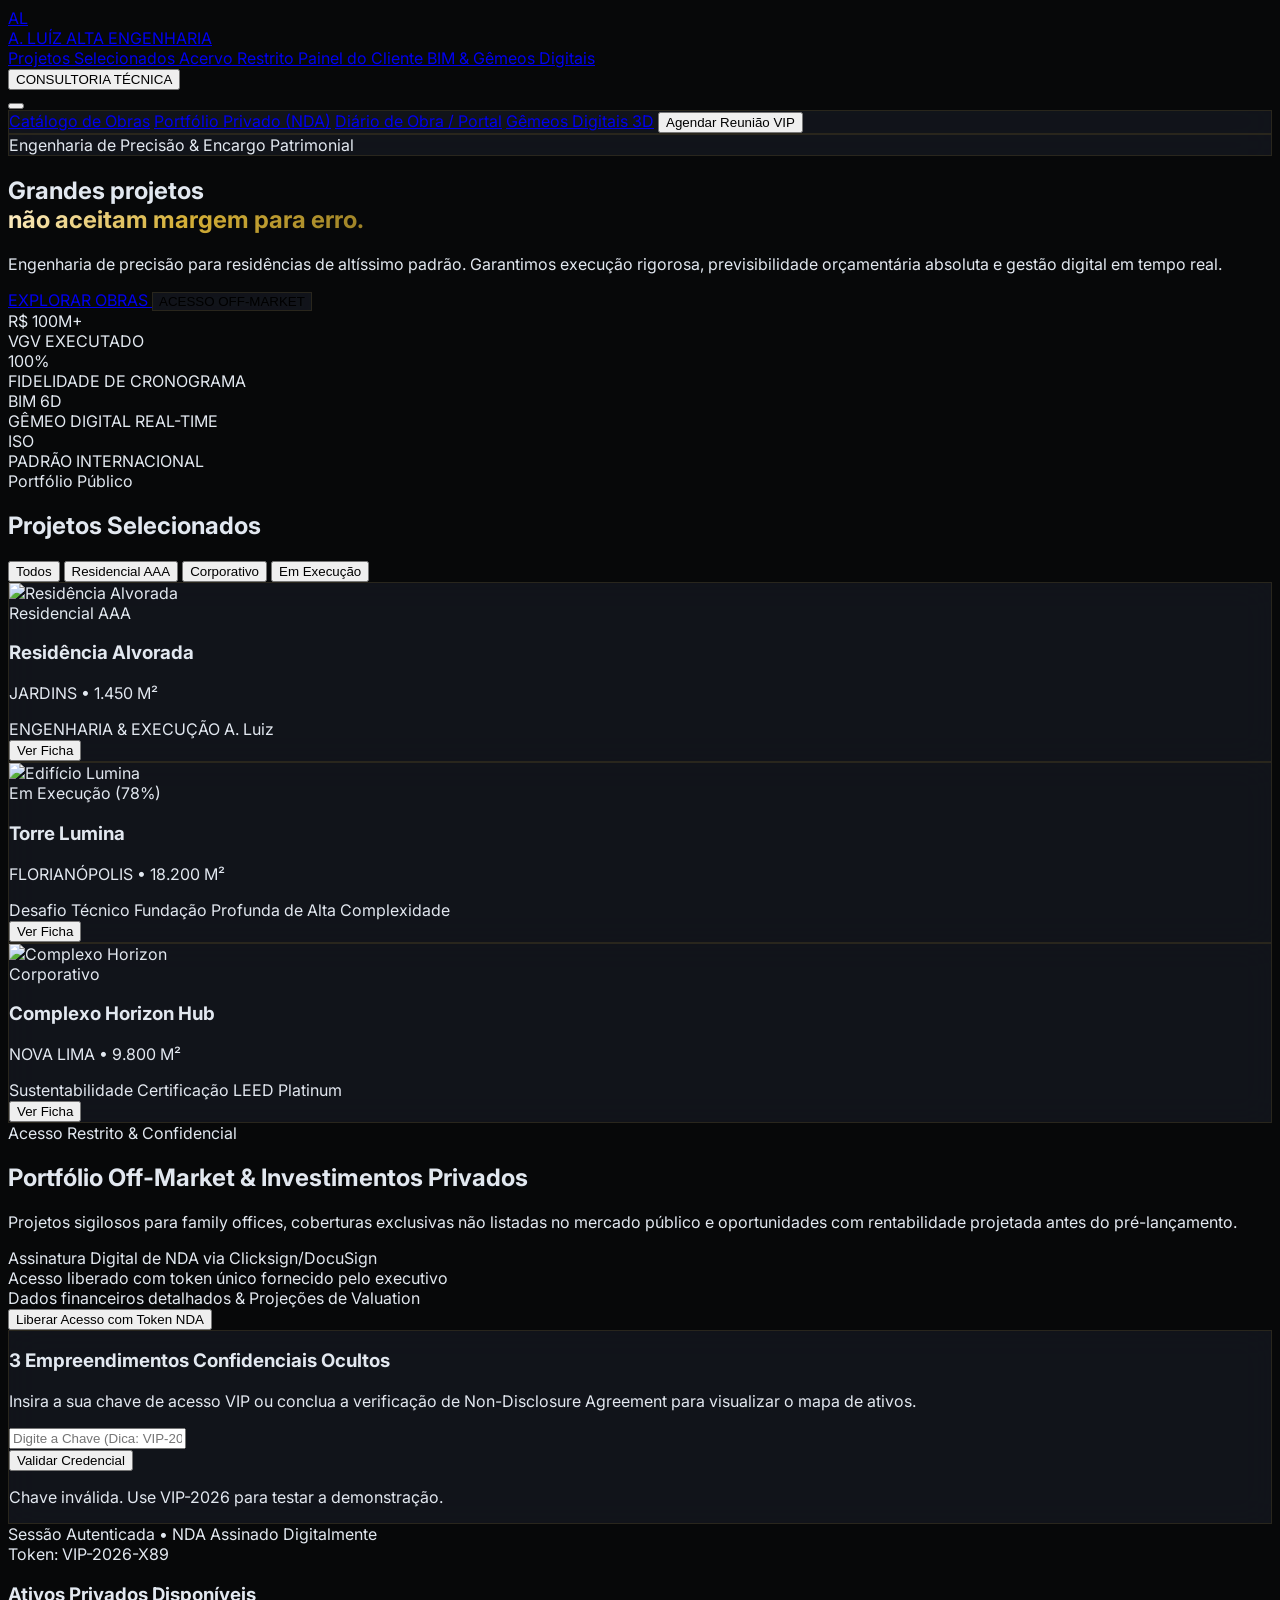
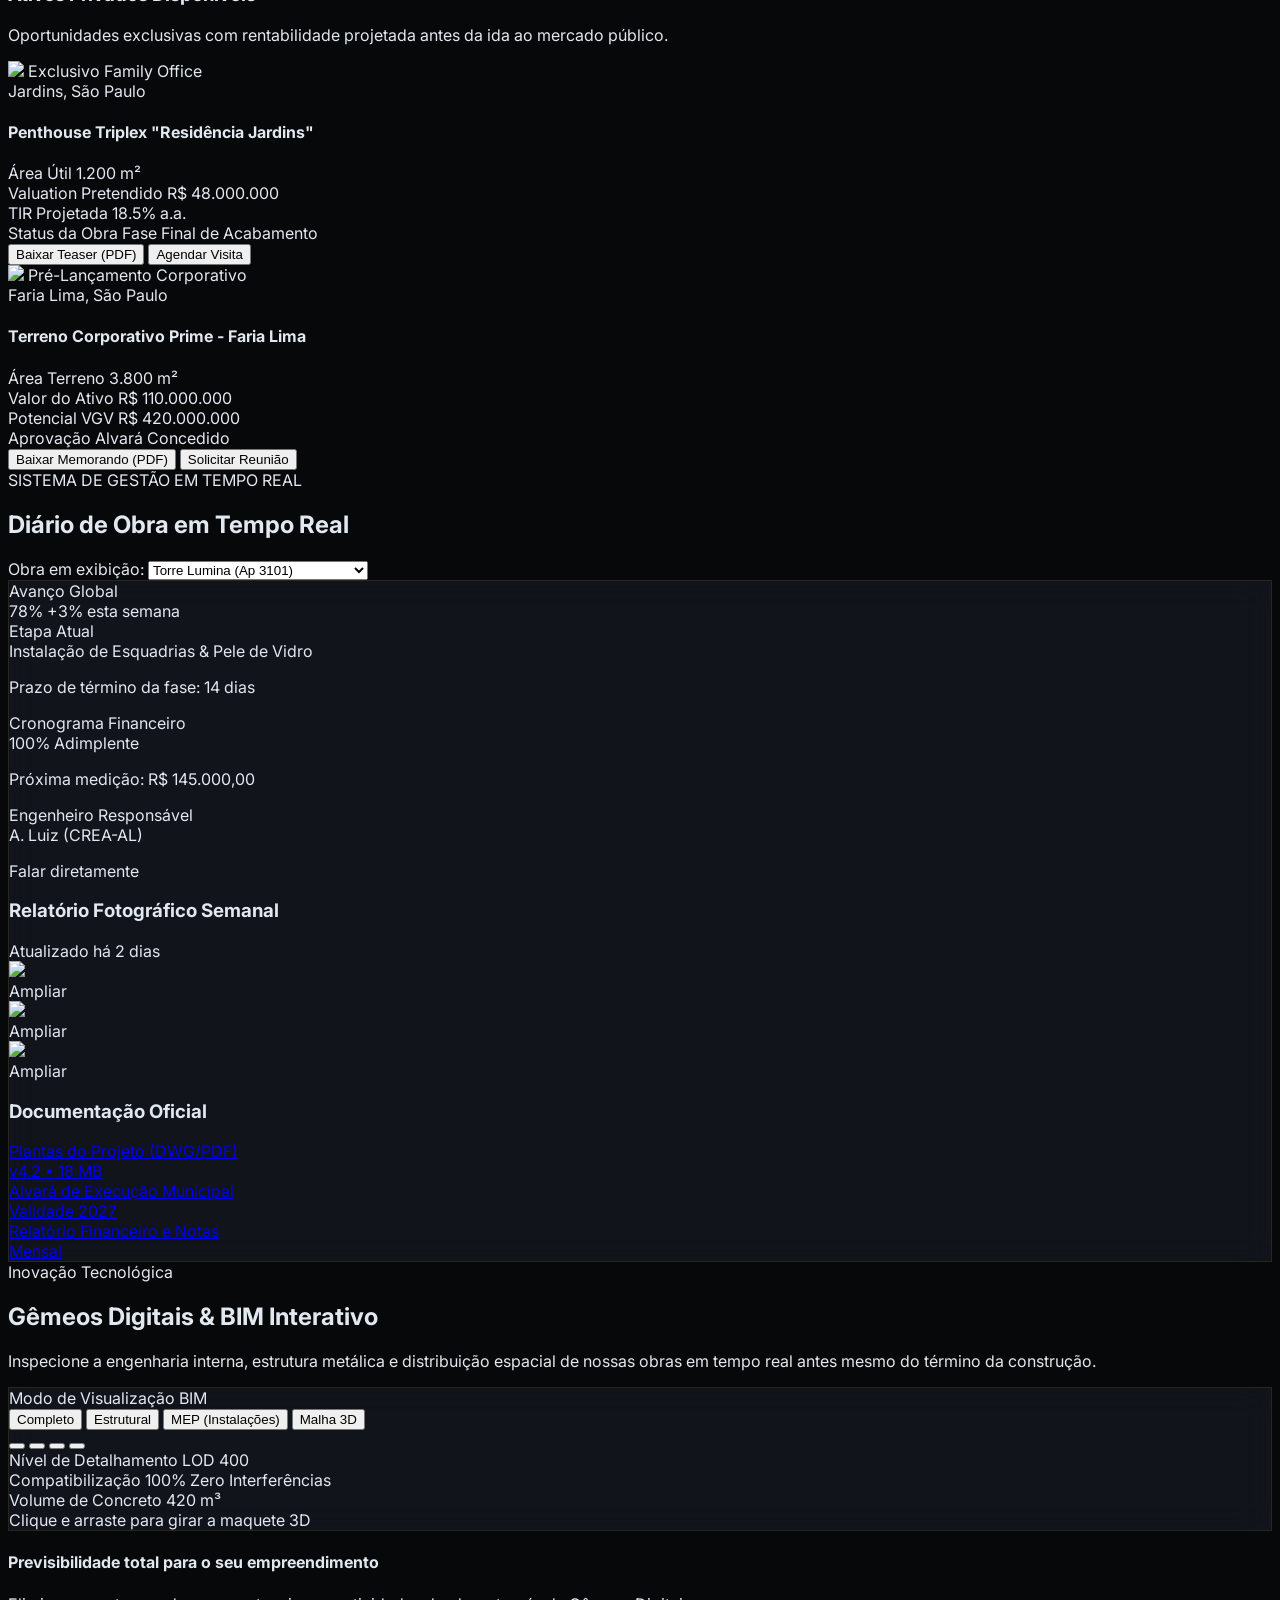
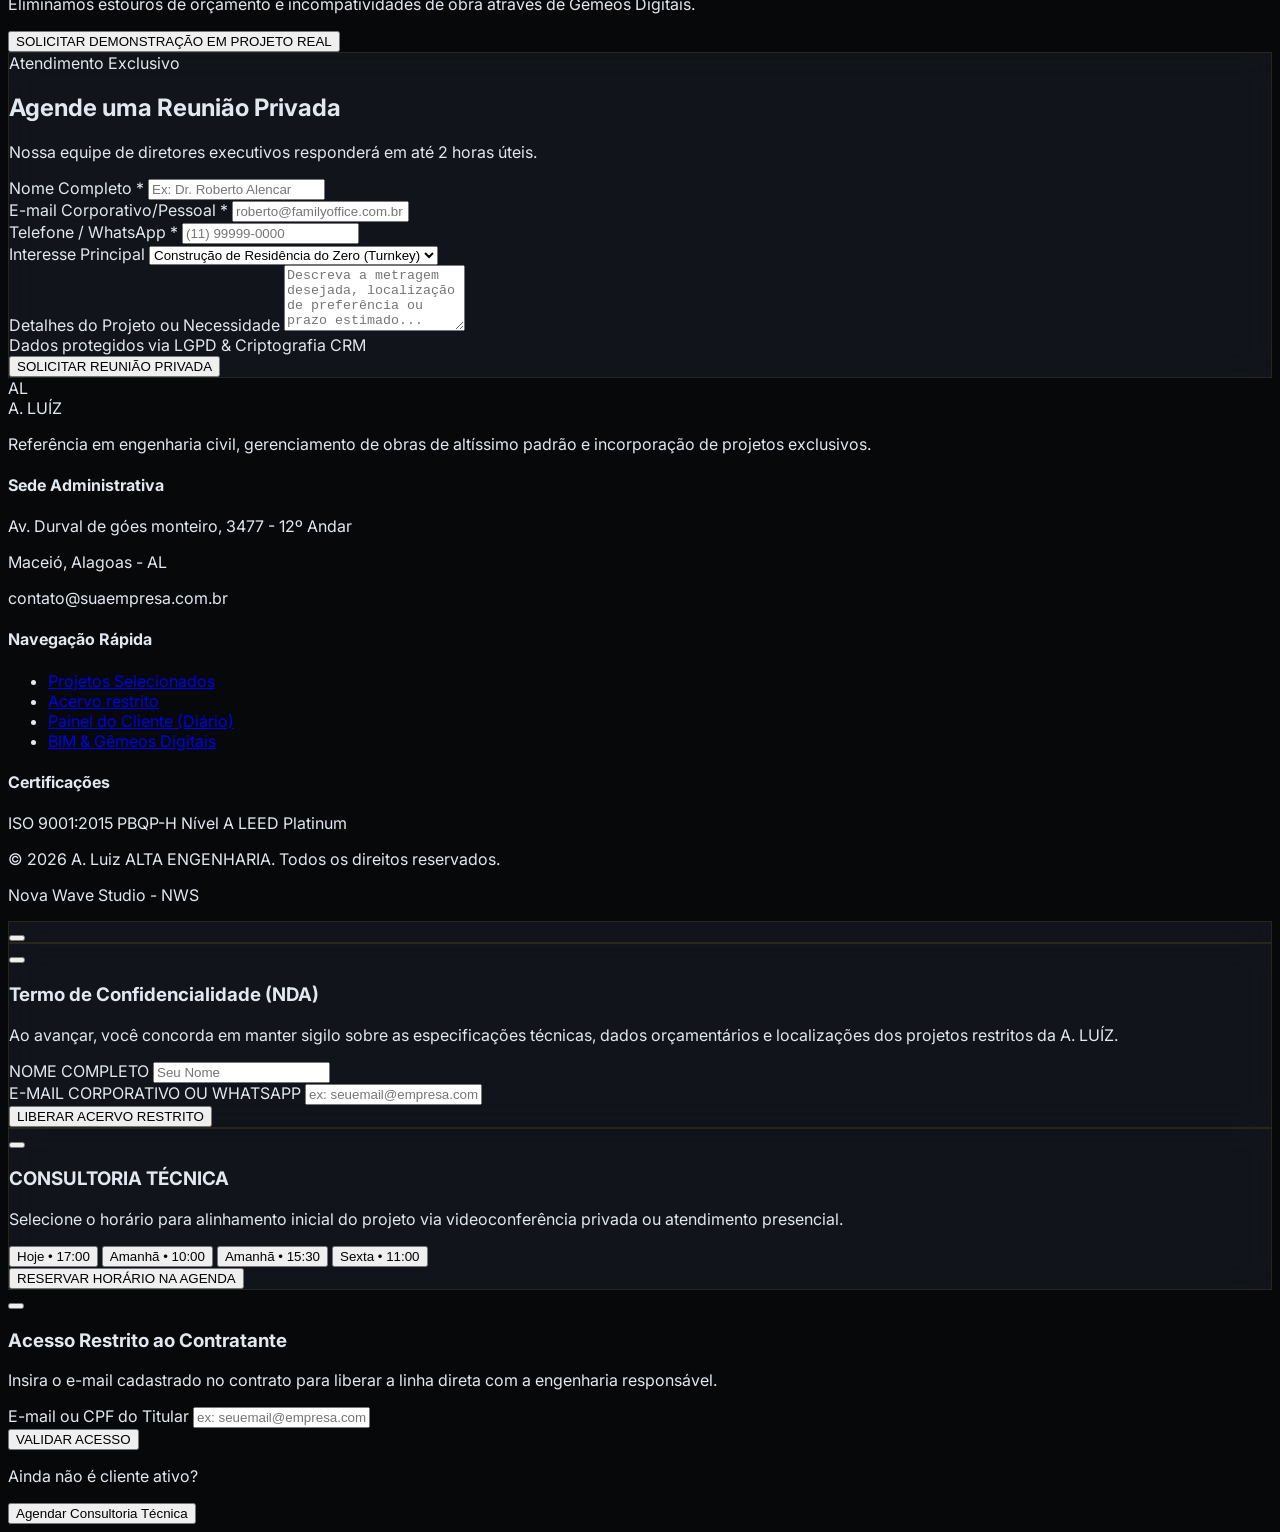
==== index.html @ c8352090 "feat: projeto A. Luiz Alta Engenharia completo" ====
<!DOCTYPE html>
<html lang="pt-BR" class="scroll-smooth">
<head>
    <meta charset="UTF-8">
    <meta name="viewport" content="width=device-width, initial-scale=1.0">
    <title>[A. LUIZ] | Engenharia & Imóveis de Alto Padrão</title>
    
    <!-- Fonts -->
    <link rel="preconnect" href="https://fonts.googleapis.com">
    <link rel="preconnect" href="https://fonts.gstatic.com" crossorigin>
    <link href="https://fonts.googleapis.com/css2?family=Cinzel:wght@400;600;700;800&family=Inter:wght@300;400;500;600;700&family=Playfair+Display:ital,wght@0,400;0,600;0,700;1,400&display=swap" rel="stylesheet">
    
    <!-- Tailwind CSS -->
    <script src="https://cdn.tailwindcss.com"></script>
    <script>
        tailwind.config = {
            theme: {
                extend: {
                    colors: {
                        brand: {
                            black: '#070809',
                            obsidian: '#0F1115',
                            card: '#161920',
                            cardHover: '#1E232E',
                            gold: '#D4AF37',
                            goldHover: '#E5C158',
                            goldMuted: '#9B8026',
                            silver: '#E2E8F0',
                            muted: '#8A94A6'
                        }
                    },
                    fontFamily: {
                        sans: ['Inter', 'sans-serif'],
                        serif: ['Playfair Display', 'serif'],
                        cinzel: ['Cinzel', 'serif']
                    }
                }
            }
        }
    </script>

    <!-- Lucide Icons -->
    <script src="https://unpkg.com/lucide@latest"></script>
    <!-- Three.js for 3D Digital Twin Viewer -->
    <script src="https://cdnjs.cloudflare.com/ajax/libs/three.js/r128/three.min.js"></script>

    <!-- Custom Style CSS File -->
    <link rel="stylesheet" href="style.css">
</head>
<body class="selection:bg-brand-gold/30 selection:text-white">

    <!-- Top Navigation Bar -->
    <header class="fixed top-0 left-0 right-0 z-40 transition-all duration-300" id="navbar">
        <div class="max-w-7xl mx-auto px-4 sm:px-6 lg:px-8">
            <div class="flex items-center justify-between h-24 border-b border-white/5">
                
                <!-- Logo -->
                <a href="#" class="flex items-center gap-3 group">
                    <div class="w-10 h-10 border border-brand-gold/50 flex items-center justify-center rounded-sm bg-brand-obsidian group-hover:border-brand-gold transition-colors">
                        <span class="font-cinzel text-brand-gold font-bold text-xl tracking-wider">AL</span>
                    </div>
                    <div class="flex flex-col">
                        <span class="font-cinzel text-lg font-bold text-white tracking-[0.2em] leading-tight">A. LUÍZ</span>
                        <span class="text-[9px] uppercase tracking-[0.3em] text-brand-gold font-medium">ALTA ENGENHARIA</span>
                    </div>
                </a>

                <!-- Desktop Nav Items -->
                <nav class="hidden md:flex items-center gap-8 text-sm font-medium tracking-wide">
                    <a href="#catalogo" class="text-neutral-300 hover:text-brand-gold transition-colors flex items-center gap-1.5">
                        <span>Projetos Selecionados</span>
                    </a>
                    <a href="#portfolio-privado" class="text-neutral-300 hover:text-brand-gold transition-colors flex items-center gap-1.5">
                        <i data-lucide="lock" class="w-3.5 h-3.5 text-brand-gold"></i>
                        <span>Acervo Restrito</span>
                    </a>
                    <a href="#portal-cliente" class="text-neutral-300 hover:text-brand-gold transition-colors flex items-center gap-1.5">
                        <i data-lucide="layout-dashboard" class="w-3.5 h-3.5 text-blue-400"></i>
                        <span>Painel do Cliente</span>
                    </a>
                    <a href="#gemeo-digital" class="text-neutral-300 hover:text-brand-gold transition-colors flex items-center gap-1.5">
                        <i data-lucide="box" class="w-3.5 h-3.5 text-emerald-400"></i>
                        <span>BIM & Gêmeos Digitais</span>
                    </a>
                </nav>

                <!-- Action Button -->
                <div class="hidden lg:flex items-center gap-4">
                    <button onclick="openModal('modal-agendamento')" class="relative inline-flex items-center justify-center p-0.5 overflow-hidden text-xs font-semibold tracking-wider text-brand-black uppercase rounded-sm group bg-gradient-to-br from-brand-gold via-amber-200 to-brand-goldHover group-hover:from-brand-gold group-hover:to-amber-300 focus:ring-2 focus:outline-none focus:ring-brand-gold/50 transition-all">
                        <span class="relative px-5 py-2.5 transition-all ease-in duration-75 bg-brand-gold group-hover:bg-opacity-0 font-bold tracking-widest">
                            CONSULTORIA TÉCNICA
                        </span>
                    </button>
                </div>

                <!-- Mobile Menu Button -->
                <button onclick="toggleMobileMenu()" class="md:hidden text-neutral-300 p-2 hover:text-brand-gold">
                    <i data-lucide="menu" id="menu-icon" class="w-6 h-6"></i>
                </button>
            </div>
        </div>

        <!-- Mobile Menu Dropdown -->
        <div id="mobile-menu" class="hidden md:hidden glass-panel border-b border-brand-gold/20 px-6 py-6 space-y-4">
            <a href="#catalogo" onclick="toggleMobileMenu()" class="block text-neutral-200 hover:text-brand-gold font-medium py-2">Catálogo de Obras</a>
            <a href="#portfolio-privado" onclick="toggleMobileMenu()" class="block text-neutral-200 hover:text-brand-gold font-medium py-2">Portfólio Privado (NDA)</a>
            <a href="#portal-cliente" onclick="toggleMobileMenu()" class="block text-neutral-200 hover:text-brand-gold font-medium py-2">Diário de Obra / Portal</a>
            <a href="#gemeo-digital" onclick="toggleMobileMenu()" class="block text-neutral-200 hover:text-brand-gold font-medium py-2">Gêmeos Digitais 3D</a>
            <button onclick="toggleMobileMenu(); openModal('modal-agendamento')" class="w-full mt-4 bg-brand-gold text-brand-black font-bold text-xs uppercase tracking-widest py-3 rounded-sm">
                Agendar Reunião VIP
            </button>
        </div>
    </header>

    <!-- Hero Section -->
    <section class="relative min-h-screen flex items-center justify-center pt-24 pb-16 overflow-hidden">
        <div class="absolute inset-0 bg-[radial-gradient(ellipse_at_top,_var(--tw-gradient-stops))] from-neutral-900/80 via-brand-black to-brand-black z-0"></div>
        <div class="absolute inset-0 bg-[url('https://images.unsplash.com/photo-1600585154340-be6161a56a0c?q=80&w=2000&auto=format&fit=crop')] bg-cover bg-center opacity-25 mix-blend-luminosity"></div>
        <div class="absolute inset-0 bg-gradient-to-t from-brand-black via-transparent to-brand-black/90"></div>

        <div class="relative z-10 max-w-5xl mx-auto px-4 sm:px-6 lg:px-8 text-center">
            <div class="inline-flex items-center gap-2 px-4 py-1.5 rounded-full glass-panel border-brand-gold/30 mb-8 animate-fade-in">
                <span class="w-2 h-2 rounded-full bg-brand-gold animate-pulse"></span>
                <span class="text-xs uppercase tracking-widest text-brand-gold font-semibold">Engenharia de Precisão & Encargo Patrimonial</span>
            </div>

            <h1 class="font-serif text-4xl sm:text-6xl md:text-7xl font-normal tracking-tight text-white leading-tight mb-8">
                Grandes projetos <span class="font-italic gold-gradient-text italic"> <br> não aceitam margem para erro.</span>
            </h1>

            <p class="text-lg md:text-xl text-neutral-400 max-w-3xl mx-auto font-light leading-relaxed mb-12">
                Engenharia de precisão para residências de altíssimo padrão. Garantimos execução rigorosa, previsibilidade orçamentária absoluta e gestão digital em tempo real.
            </p>

            <div class="flex flex-col sm:flex-row items-center justify-center gap-5">
                <a href="#catalogo" class="w-full sm:w-auto px-8 py-4 bg-brand-gold hover:bg-brand-goldHover text-brand-black font-bold text-xs uppercase tracking-[0.2em] rounded-sm transition-all duration-300 flex items-center justify-center gap-3 shadow-lg shadow-brand-gold/10">
                    <span>EXPLORAR OBRAS</span>
                    <i data-lucide="layout-grid" class="w-4 h-4"></i>
                </a>
                <button onclick="openModal('modal-nda')" class="w-full sm:w-auto px-8 py-4 glass-panel hover:bg-brand-card text-white font-medium text-xs uppercase tracking-[0.2em] rounded-sm transition-all duration-300 flex items-center justify-center gap-3 border border-white/10 hover:border-brand-gold/50">
                    <i data-lucide="eye" class="w-4 h-4 text-brand-gold"></i>
                    <span>ACESSO OFF-MARKET</span> 
                </button>
            </div>

            <div class="grid grid-cols-2 md:grid-cols-4 gap-6 mt-20 pt-12 border-t border-white/10">
                <div class="text-left pl-4 border-l-2 border-brand-gold/40">
                    <div class="font-cinzel text-3xl md:text-4xl font-bold text-white mb-1">R$ 100M+</div>
                    <div class="text-xs text-neutral-400 uppercase tracking-wider">VGV EXECUTADO</div>
                </div>
                <div class="text-left pl-4 border-l-2 border-brand-gold/40">
                    <div class="font-cinzel text-3xl md:text-4xl font-bold text-white mb-1">100%</div>
                    <div class="text-xs text-neutral-400 uppercase tracking-wider">FIDELIDADE DE CRONOGRAMA</div>
                </div>
                <div class="text-left pl-4 border-l-2 border-brand-gold/40">
                    <div class="font-cinzel text-3xl md:text-4xl font-bold text-white mb-1">BIM 6D</div>
                    <div class="text-xs text-neutral-400 uppercase tracking-wider">GÊMEO DIGITAL REAL-TIME</div>
                </div>
                <div class="text-left pl-4 border-l-2 border-brand-gold/40">
                    <div class="font-cinzel text-3xl md:text-4xl font-bold text-white mb-1">ISO</div>
                    <div class="text-xs text-neutral-400 uppercase tracking-wider">PADRÃO INTERNACIONAL</div>
                </div>
            </div>
        </div>
    </section>

    <!-- Section 1: Catálogo de Obras -->
    <section id="catalogo" class="py-24 bg-brand-obsidian relative">
        <div class="max-w-7xl mx-auto px-4 sm:px-6 lg:px-8">
            
            <div class="flex flex-col md:flex-row md:items-end justify-between mb-16 gap-6">
                <div>
                    <span class="text-xs uppercase tracking-[0.3em] text-brand-gold font-semibold">Portfólio Público</span>
                    <h2 class="font-serif text-3xl md:text-5xl text-white mt-2 font-normal">Projetos Selecionados</h2>
                </div>

                <div class="flex flex-wrap items-center gap-2 bg-brand-black p-1.5 rounded-sm border border-white/5">
                    <button onclick="filterProjects('all')" class="filter-btn active text-xs uppercase tracking-wider px-4 py-2 rounded-sm transition-all text-white bg-brand-gold font-semibold">Todos</button>
                    <button onclick="filterProjects('residencial')" class="filter-btn text-xs uppercase tracking-wider px-4 py-2 rounded-sm transition-all text-neutral-400 hover:text-white">Residencial AAA</button>
                    <button onclick="filterProjects('comercial')" class="filter-btn text-xs uppercase tracking-wider px-4 py-2 rounded-sm transition-all text-neutral-400 hover:text-white">Corporativo</button>
                    <button onclick="filterProjects('andamento')" class="filter-btn text-xs uppercase tracking-wider px-4 py-2 rounded-sm transition-all text-neutral-400 hover:text-white">Em Execução</button>
                </div>
            </div>

            <div class="grid grid-cols-1 md:grid-cols-2 lg:grid-cols-3 gap-8" id="projects-grid">
                
                <div class="project-card group glass-panel glass-panel-hover rounded-sm overflow-hidden transition-all duration-500" data-category="residencial">
                    <div class="relative h-80 overflow-hidden">
                        <img src="https://images.unsplash.com/photo-1600596542815-ffad4c1539a9?q=80&w=1000&auto=format&fit=crop" alt="Residência Alvorada" class="w-full h-full object-cover group-hover:scale-105 transition-transform duration-700">
                        <div class="absolute inset-0 bg-gradient-to-t from-brand-black via-transparent to-transparent"></div>
                        <span class="absolute top-4 left-4 bg-brand-black/80 backdrop-blur-md text-brand-gold text-[10px] font-bold uppercase tracking-widest px-3 py-1 border border-brand-gold/30">
                            Residencial AAA
                        </span>
                    </div>
                    <div class="p-6">
                        <h3 class="font-serif text-2xl text-white group-hover:text-brand-gold transition-colors">Residência Alvorada</h3>
                        <p class="text-xs text-neutral-400 mt-1 uppercase tracking-wider">JARDINS • 1.450 M²</p>
                        
                        <div class="mt-6 pt-6 border-t border-white/5 flex items-center justify-between text-xs text-neutral-300">
                            <div>
                                <span class="block text-neutral-500 text-[10px] uppercase">ENGENHARIA & EXECUÇÃO</span>
                                <span class="font-medium">A. Luiz</span>
                            </div>
                            <button onclick="openProjectModal('alvorada')" class="flex items-center gap-1.5 text-brand-gold hover:text-white font-semibold transition-colors">
                                <span>Ver Ficha</span>
                                <i data-lucide="chevron-right" class="w-4 h-4"></i>
                            </button>
                        </div>
                    </div>
                </div>

                <div class="project-card group glass-panel glass-panel-hover rounded-sm overflow-hidden transition-all duration-500" data-category="andamento">
                    <div class="relative h-80 overflow-hidden">
                        <img src="https://images.unsplash.com/photo-1600607687939-ce8a6c25118c?q=80&w=1000&auto=format&fit=crop" alt="Edifício Lumina" class="w-full h-full object-cover group-hover:scale-105 transition-transform duration-700">
                        <div class="absolute inset-0 bg-gradient-to-t from-brand-black via-transparent to-transparent"></div>
                        <span class="absolute top-4 left-4 bg-emerald-950/80 backdrop-blur-md text-emerald-400 text-[10px] font-bold uppercase tracking-widest px-3 py-1 border border-emerald-500/30">
                            Em Execução (78%)
                        </span>
                    </div>
                    <div class="p-6">
                        <h3 class="font-serif text-2xl text-white group-hover:text-brand-gold transition-colors">Torre Lumina</h3>
                        <p class="text-xs text-neutral-400 mt-1 uppercase tracking-wider">FLORIANÓPOLIS • 18.200 M²</p>
                        
                        <div class="mt-6 pt-6 border-t border-white/5 flex items-center justify-between text-xs text-neutral-300">
                            <div>
                                <span class="block text-neutral-500 text-[10px] uppercase">Desafio Técnico</span>
                                <span class="font-medium">Fundação Profunda de Alta Complexidade</span>
                            </div>                         <button onclick="openProjectModal('lumina')" class="flex items-center gap-1.5 text-brand-gold hover:text-white font-semibold transition-colors">
                                <span>Ver Ficha</span>
                                <i data-lucide="chevron-right" class="w-4 h-4"></i>
                            </button>
                        </div>
                    </div>
                </div>

                <div class="project-card group glass-panel glass-panel-hover rounded-sm overflow-hidden transition-all duration-500" data-category="comercial">
                    <div class="relative h-80 overflow-hidden">
                        <img src="https://6a8f8a00fbbe2019f09501e0.imgix.net/sandbox/hub.jpg?auto=compress,enhance" alt="Complexo Horizon" class="w-full h-full object-cover group-hover:scale-105 transition-transform duration-700">
                        <div class="absolute inset-0 bg-gradient-to-t from-brand-black via-transparent to-transparent"></div>
                        <span class="absolute top-4 left-4 bg-brand-black/80 backdrop-blur-md text-brand-gold text-[10px] font-bold uppercase tracking-widest px-3 py-1 border border-brand-gold/30">
                            Corporativo
                        </span>
                    </div>
                    <div class="p-6">
                        <h3 class="font-serif text-2xl text-white group-hover:text-brand-gold transition-colors">Complexo Horizon Hub</h3>
                        <p class="text-xs text-neutral-400 mt-1 uppercase tracking-wider">NOVA LIMA • 9.800 M²</p>
                        
                        <div class="mt-6 pt-6 border-t border-white/5 flex items-center justify-between text-xs text-neutral-300">
                            <div>
                                <span class="block text-neutral-500 text-[10px] uppercase">Sustentabilidade</span>
                                <span class="font-medium">Certificação LEED Platinum</span>
                            </div>
                            <button onclick="openProjectModal('horizon')" class="flex items-center gap-1.5 text-brand-gold hover:text-white font-semibold transition-colors">
                                <span>Ver Ficha</span>
                                <i data-lucide="chevron-right" class="w-4 h-4"></i>
                            </button>
                        </div>
                    </div>
                </div>

            </div>
        </div>
    </section>

    <!-- Section 2: Portfólio Privado (NDA Gate) -->
    <section id="portfolio-privado" class="py-24 bg-brand-black relative border-t border-b border-brand-gold/10 overflow-hidden">
        <div class="absolute right-0 top-1/2 -translate-y-1/2 w-96 h-96 bg-brand-gold/5 rounded-full blur-3xl pointer-events-none"></div>

        <div class="max-w-7xl mx-auto px-4 sm:px-6 lg:px-8 relative z-10">
            <div class="grid grid-cols-1 lg:grid-cols-12 gap-12 items-center">
                
                <div class="lg:col-span-5 space-y-6">
                    <div class="inline-flex items-center gap-2 px-3 py-1 rounded-sm bg-brand-gold/10 border border-brand-gold/30 text-brand-gold text-xs font-semibold uppercase tracking-widest">
                        <i data-lucide="shield-lock" class="w-3.5 h-3.5"></i>
                        <span>Acesso Restrito & Confidencial</span>
                    </div>

                    <h2 class="font-serif text-3xl md:text-5xl text-white font-normal leading-tight">
                        Portfólio Off-Market & Investimentos Privados
                    </h2>

                    <p class="text-neutral-400 font-light leading-relaxed">
                        Projetos sigilosos para family offices, coberturas exclusivas não listadas no mercado público e oportunidades com rentabilidade projetada antes do pré-lançamento.
                    </p>

                    <div class="space-y-3 pt-2">
                        <div class="flex items-center gap-3 text-sm text-neutral-300">
                            <i data-lucide="check-circle-2" class="w-4 h-4 text-brand-gold"></i>
                            <span>Assinatura Digital de NDA via Clicksign/DocuSign</span>
                        </div>
                        <div class="flex items-center gap-3 text-sm text-neutral-300">
                            <i data-lucide="check-circle-2" class="w-4 h-4 text-brand-gold"></i>
                            <span>Acesso liberado com token único fornecido pelo executivo</span>
                        </div>
                        <div class="flex items-center gap-3 text-sm text-neutral-300">
                            <i data-lucide="check-circle-2" class="w-4 h-4 text-brand-gold"></i>
                            <span>Dados financeiros detalhados & Projeções de Valuation</span>
                        </div>
                    </div>

                    <div class="pt-4">
                        <button onclick="openModal('modal-nda')" class="px-8 py-4 bg-brand-gold hover:bg-brand-goldHover text-brand-black font-bold text-xs uppercase tracking-[0.2em] rounded-sm transition-all flex items-center gap-3">
                            <i data-lucide="key" class="w-4 h-4"></i>
                            <span>Liberar Acesso com Token NDA</span>
                        </button>
                    </div>
                </div>

                <div class="lg:col-span-7">
                    <div id="nda-locked-view" class="glass-panel p-8 md:p-12 rounded-sm border border-brand-gold/20 relative text-center">
                        <div class="w-16 h-16 rounded-full bg-brand-gold/10 border border-brand-gold/40 flex items-center justify-center mx-auto mb-6 text-brand-gold">
                            <i data-lucide="lock" class="w-8 h-8"></i>
                        </div>
                        <h3 class="font-serif text-2xl text-white mb-2">3 Empreendimentos Confidenciais Ocultos</h3>
                        <p class="text-sm text-neutral-400 max-w-md mx-auto mb-8">
                            Insira a sua chave de acesso VIP ou conclua a verificação de Non-Disclosure Agreement para visualizar o mapa de ativos.
                        </p>

                        <div class="max-w-xs mx-auto space-y-3">
                            <div class="relative">
                                <input type="password" id="nda-key-input" placeholder="Digite a Chave (Dica: VIP-2026)" class="w-full bg-brand-black border border-white/20 text-center font-mono text-white placeholder-neutral-500 rounded-sm py-3 px-4 focus:outline-none focus:border-brand-gold text-sm tracking-widest">
                            </div>
                            <button onclick="verifyNdaKey()" class="w-full bg-white/10 hover:bg-brand-gold hover:text-brand-black text-white font-semibold text-xs uppercase tracking-widest py-3 rounded-sm transition-all">
                                Validar Credencial
                            </button>
                            <p id="nda-error-msg" class="text-xs text-rose-400 hidden">Chave inválida. Use VIP-2026 para testar a demonstração.</p>
                        </div>
                    </div>

                    <div id="nda-unlocked-view" class="hidden space-y-8 animate-fade-in">
    
    <!-- Status do Acesso -->
    <div class="flex items-center justify-between p-4 bg-emerald-950/40 border border-emerald-500/30 rounded">
        <div class="flex items-center gap-3">
            <span class="w-2.5 h-2.5 rounded-full bg-emerald-500 animate-pulse"></span>
            <span class="text-xs text-emerald-400 font-mono tracking-wider uppercase font-semibold">
                Sessão Autenticada • NDA Assinado Digitalmente
            </span>
        </div>
        <span class="text-[10px] text-neutral-400 font-mono">Token: VIP-2026-X89</span>
    </div>

    <!-- Título da Seção Privada -->
    <div>
        <h3 class="font-serif text-2xl text-white">Ativos Privados Disponíveis</h3>
        <p class="text-xs text-neutral-400 mt-1">Oportunidades exclusivas com rentabilidade projetada antes da ida ao mercado público.</p>
    </div>

    <!-- Grid de Imóveis Off-Market -->
    <div class="grid grid-cols-1 md:grid-cols-2 gap-6">
        
        <!-- Imóvel Off-Market 1 -->
        <div class="bg-brand-black border border-brand-gold/30 rounded overflow-hidden hover:border-brand-gold transition-all group">
            <div class="relative h-56">
                <img src="https://images.unsplash.com/photo-1600607687920-4e2a09cf159d?q=80&w=1000" class="w-full h-full object-cover group-hover:scale-105 transition-transform duration-500">
                <span class="absolute top-3 left-3 bg-brand-gold text-brand-black font-bold text-[10px] uppercase px-2.5 py-1 rounded">
                    Exclusivo Family Office
                </span>
            </div>
            <div class="p-6 space-y-4">
                <div>
                    <span class="text-xs text-neutral-400">Jardins, São Paulo</span>
                    <h4 class="font-serif text-xl text-white">Penthouse Triplex "Residência Jardins"</h4>
                </div>

                <div class="grid grid-cols-2 gap-3 py-3 border-y border-white/10 text-xs">
                    <div>
                        <span class="text-neutral-500 block">Área Útil</span>
                        <span class="text-white font-semibold">1.200 m²</span>
                    </div>
                    <div>
                        <span class="text-neutral-500 block">Valuation Pretendido</span>
                        <span class="text-brand-gold font-bold">R$ 48.000.000</span>
                    </div>
                    <div>
                        <span class="text-neutral-500 block">TIR Projetada</span>
                        <span class="text-emerald-400 font-semibold">18.5% a.a.</span>
                    </div>
                    <div>
                        <span class="text-neutral-500 block">Status da Obra</span>
                        <span class="text-white font-semibold">Fase Final de Acabamento</span>
                    </div>
                </div>

                <div class="flex gap-2">
                    <button onclick="simulatedDownload('Teaser_Confidencial_Jardins.pdf')" class="flex-1 bg-white/5 hover:bg-white/10 border border-white/20 text-white text-xs font-semibold py-2.5 rounded transition-all text-center">
                        Baixar Teaser (PDF)
                    </button>
                    <button onclick="openModal('modal-agendamento')" class="bg-brand-gold text-brand-black font-bold text-xs px-4 py-2.5 rounded hover:bg-brand-goldHover transition-all">
                        Agendar Visita
                    </button>
                </div>
            </div>
        </div>

        <!-- Imóvel Off-Market 2 -->
        <div class="bg-brand-black border border-brand-gold/30 rounded overflow-hidden hover:border-brand-gold transition-all group">
            <div class="relative h-56">
                <img src="https://images.unsplash.com/photo-1545324418-cc1a3fa10c00?q=80&w=1000" class="w-full h-full object-cover group-hover:scale-105 transition-transform duration-500">
                <span class="absolute top-3 left-3 bg-brand-gold text-brand-black font-bold text-[10px] uppercase px-2.5 py-1 rounded">
                    Pré-Lançamento Corporativo
                </span>
            </div>
            <div class="p-6 space-y-4">
                <div>
                    <span class="text-xs text-neutral-400">Faria Lima, São Paulo</span>
                    <h4 class="font-serif text-xl text-white">Terreno Corporativo Prime - Faria Lima</h4>
                </div>

                <div class="grid grid-cols-2 gap-3 py-3 border-y border-white/10 text-xs">
                    <div>
                        <span class="text-neutral-500 block">Área Terreno</span>
                        <span class="text-white font-semibold">3.800 m²</span>
                    </div>
                    <div>
                        <span class="text-neutral-500 block">Valor do Ativo</span>
                        <span class="text-brand-gold font-bold">R$ 110.000.000</span>
                    </div>
                    <div>
                        <span class="text-neutral-500 block">Potencial VGV</span>
                        <span class="text-emerald-400 font-semibold">R$ 420.000.000</span>
                    </div>
                    <div>
                        <span class="text-neutral-500 block">Aprovação</span>
                        <span class="text-white font-semibold">Alvará Concedido</span>
                    </div>
                </div>

                <div class="flex gap-2">
                    <button onclick="simulatedDownload('Memorando_Investimento_FariaLima.pdf')" class="flex-1 bg-white/5 hover:bg-white/10 border border-white/20 text-white text-xs font-semibold py-2.5 rounded transition-all text-center">
                        Baixar Memorando (PDF)
                    </button>
                    <button onclick="openModal('modal-agendamento')" class="bg-brand-gold text-brand-black font-bold text-xs px-4 py-2.5 rounded hover:bg-brand-goldHover transition-all">
                        Solicitar Reunião
                    </button>
                </div>
            </div>
        </div>

    </div>
</div>
    </section>

    <!-- Section 3: Portal do Cliente -->
    <section id="portal-cliente" class="py-24 bg-brand-obsidian relative">
        <div class="max-w-7xl mx-auto px-4 sm:px-6 lg:px-8">
            
            <div class="flex flex-col md:flex-row md:items-end justify-between mb-12 gap-4">
                <div>
                    <span class="text-xs uppercase tracking-[0.3em] text-blue-400 font-semibold">SISTEMA DE GESTÃO EM TEMPO REAL</span>
                    <h2 class="font-serif text-3xl md:text-5xl text-white mt-2 font-normal">Diário de Obra em Tempo Real</h2>
                </div>

                <div class="flex items-center gap-3">
                    <span class="text-xs text-neutral-400">Obra em exibição:</span>
                    <select id="client-project-select" onchange="updateClientDashboard()" class="bg-brand-black border border-white/20 text-white text-xs rounded-sm px-4 py-2 focus:border-brand-gold outline-none">
                        <option value="lumina">Torre Lumina (Ap 3101)</option>
                        <option value="alvorada">Residência Alvorada (Fase Final)</option>
                    </select>
                </div>
            </div>

            <div class="glass-panel p-6 md:p-8 rounded-sm border border-white/10 space-y-8">
                
                <div class="grid grid-cols-1 md:grid-cols-4 gap-6 p-6 bg-brand-black/80 rounded-sm border border-white/5">
                    <div>
                        <span class="text-[10px] uppercase text-neutral-400 tracking-wider">Avanço Global</span>
                        <div class="flex items-baseline gap-2 mt-1">
                            <span class="text-3xl font-bold text-white font-cinzel" id="dash-progress-num">78%</span>
                            <span class="text-xs text-emerald-400 font-medium">+3% esta semana</span>
                        </div>
                        <div class="w-full bg-neutral-800 h-1.5 rounded-full mt-3 overflow-hidden">
                            <div id="dash-progress-bar" class="bg-gradient-to-r from-blue-500 to-emerald-400 h-full w-[78%] transition-all duration-1000"></div>
                        </div>
                    </div>

                    <div>
                        <span class="text-[10px] uppercase text-neutral-400 tracking-wider">Etapa Atual</span>
                        <div class="text-lg font-semibold text-white mt-1" id="dash-phase">Instalação de Esquadrias & Pele de Vidro</div>
                        <p class="text-xs text-neutral-400 mt-1">Prazo de término da fase: 14 dias</p>
                    </div>

                    <div>
                        <span class="text-[10px] uppercase text-neutral-400 tracking-wider">Cronograma Financeiro</span>
                        <div class="text-lg font-semibold text-emerald-400 mt-1" id="dash-financial">100% Adimplente</div>
                        <p class="text-xs text-neutral-400 mt-1">Próxima medição: R$ 145.000,00</p>
                    </div>

                    <div>
                        <span class="text-[10px] uppercase text-neutral-400 tracking-wider">Engenheiro Responsável</span>
                        <div class="text-lg font-semibold text-white mt-1">A. Luiz (CREA-AL)</div>
                        <p class="text-xs text-brand-gold mt-1 cursor-pointer hover:underline flex items-center gap-1" onclick="openModal('modal-restrito')">
                        <i data-lucide="message-square" class="w-3 h-3"></i> Falar diretamente
                        </p>
                    </div>
                </div>

                <div class="grid grid-cols-1 lg:grid-cols-3 gap-8">
                    
                    <div class="lg:col-span-2 space-y-6">
                        <div class="flex items-center justify-between">
                            <h3 class="font-serif text-xl text-white">Relatório Fotográfico Semanal</h3>
                            <span class="text-xs text-neutral-400">Atualizado há 2 dias</span>
                        </div>

                        <div class="grid grid-cols-2 sm:grid-cols-3 gap-4" id="dash-gallery">
                            <div class="relative h-40 rounded overflow-hidden group cursor-pointer border border-white/10" onclick="expandImage('https://images.unsplash.com/photo-1541888946425-d0fbb186a5b3?q=80&w=800')">
                                <img src="https://6a8f8a00fbbe2019f09501e0.imgix.net/sandbox/andamento.webp" class="w-full h-full object-cover group-hover:scale-110 transition-transform">
                                <div class="absolute inset-0 bg-brand-black/40 opacity-0 group-hover:opacity-100 transition-opacity flex items-center justify-center text-xs font-semibold text-white">Ampliar</div>
                            </div>
                            <div class="relative h-40 rounded overflow-hidden group cursor-pointer border border-white/10" onclick="expandImage('https://images.unsplash.com/photo-1503387762-592deb58ef4e?q=80&w=800')">
                                <img src="https://images.unsplash.com/photo-1503387762-592deb58ef4e?q=80&w=800" class="w-full h-full object-cover group-hover:scale-110 transition-transform">
                                <div class="absolute inset-0 bg-brand-black/40 opacity-0 group-hover:opacity-100 transition-opacity flex items-center justify-center text-xs font-semibold text-white">Ampliar</div>
                            </div>
                            <div class="relative h-40 rounded overflow-hidden group cursor-pointer border border-white/10" onclick="expandImage('https://images.unsplash.com/photo-1581094794329-c8112a89af12?q=80&w=800')">
                                <img src="https://images.unsplash.com/photo-1581094794329-c8112a89af12?q=80&w=800" class="w-full h-full object-cover group-hover:scale-110 transition-transform">
                                <div class="absolute inset-0 bg-brand-black/40 opacity-0 group-hover:opacity-100 transition-opacity flex items-center justify-center text-xs font-semibold text-white">Ampliar</div>
                            </div>
                        </div>
                    </div>

                    <div class="space-y-6">
                        <h3 class="font-serif text-xl text-white">Documentação Oficial</h3>
                        
                        <div class="space-y-3">
                            <a href="#" onclick="simulatedDownload('Planta_Executiva_Modificada_v4.pdf')" class="p-3 bg-brand-black hover:bg-brand-card rounded border border-white/10 flex items-center justify-between text-xs transition-colors">
                                <div class="flex items-center gap-3">
                                    <i data-lucide="file-text" class="w-4 h-4 text-brand-gold"></i>
                                    <div>
                                        <div class="text-white font-medium">Plantas do Projeto (DWG/PDF)</div>
                                        <div class="text-[10px] text-neutral-500">v4.2 • 18 MB</div>
                                    </div>
                                </div>
                                <i data-lucide="download" class="w-4 h-4 text-neutral-400"></i>
                            </a>

                            <a href="#" onclick="simulatedDownload('Alvara_Construcao_Prefeitura_SP.pdf')" class="p-3 bg-brand-black hover:bg-brand-card rounded border border-white/10 flex items-center justify-between text-xs transition-colors">
                                <div class="flex items-center gap-3">
                                    <i data-lucide="shield-check" class="w-4 h-4 text-emerald-400"></i>
                                    <div>
                                        <div class="text-white font-medium">Alvará de Execução Municipal</div>
                                        <div class="text-[10px] text-neutral-500">Validade 2027</div>
                                    </div>
                                </div>
                                <i data-lucide="download" class="w-4 h-4 text-neutral-400"></i>
                            </a>

                            <a href="#" onclick="simulatedDownload('Relatorio_Medicao_Financeira_Ago.pdf')" class="p-3 bg-brand-black hover:bg-brand-card rounded border border-white/10 flex items-center justify-between text-xs transition-colors">
                                <div class="flex items-center gap-3">
                                    <i data-lucide="pie-chart" class="w-4 h-4 text-blue-400"></i>
                                    <div>
                                        <div class="text-white font-medium">Relatório Financeiro e Notas</div>
                                        <div class="text-[10px] text-neutral-500">Mensal</div>
                                    </div>
                                </div>
                                <i data-lucide="download" class="w-4 h-4 text-neutral-400"></i>
                            </a>
                        </div>
                    </div>

                </div>

            </div>
        </div>
    </section>

   <!-- Section 4: Gêmeos Digitais & BIM -->
<section id="gemeo-digital" class="py-24 bg-brand-black relative">
    <div class="max-w-7xl mx-auto px-4 sm:px-6 lg:px-8">
        
        <!-- Cabeçalho -->
        <div class="text-center max-w-3xl mx-auto mb-12">
            <span class="text-xs uppercase tracking-[0.3em] text-emerald-400 font-semibold">Inovação Tecnológica</span>
            <h2 class="font-serif text-3xl md:text-5xl text-white mt-2 font-normal">Gêmeos Digitais & BIM Interativo</h2>
            <p class="text-neutral-400 font-light mt-4 text-sm">
                Inspecione a engenharia interna, estrutura metálica e distribuição espacial de nossas obras em tempo real antes mesmo do término da construção.
            </p>
        </div>

        <!-- Viewer 3D -->
        <div class="glass-panel p-4 rounded-sm border border-brand-gold/20 relative overflow-hidden">
            
            <!-- Seleção de Camadas (Topo Esquerdo) -->
            <div class="absolute top-6 left-6 z-20 flex flex-col gap-2">
                <span class="text-[10px] uppercase font-bold text-neutral-400 bg-brand-black/90 px-2 py-1 rounded border border-white/10 w-fit">Modo de Visualização BIM</span>
                <div class="flex flex-wrap items-center gap-2">
                    <button onclick="setBimLayer('all')" id="layer-btn-all" class="px-3 py-1.5 bg-brand-gold text-brand-black text-xs font-bold uppercase rounded-sm shadow transition-all">Completo</button>
                    <button onclick="setBimLayer('structure')" id="layer-btn-structure" class="px-3 py-1.5 bg-brand-black/90 hover:bg-brand-card text-neutral-300 text-xs uppercase rounded-sm border border-white/10 transition-all">Estrutural</button>
                    <button onclick="setBimLayer('mep')" id="layer-btn-mep" class="px-3 py-1.5 bg-brand-black/90 hover:bg-brand-card text-neutral-300 text-xs uppercase rounded-sm border border-white/10 transition-all">MEP (Instalações)</button>
                    <button onclick="setBimLayer('wireframe')" id="layer-btn-wireframe" class="px-3 py-1.5 bg-brand-black/90 hover:bg-brand-card text-neutral-300 text-xs uppercase rounded-sm border border-white/10 transition-all">Malha 3D</button>
                </div>
            </div>

            <!-- Botões da Câmera (Topo Direito) -->
            <div class="absolute top-6 right-6 z-20 flex items-center gap-1.5 bg-brand-black/90 p-1 rounded-sm border border-white/10 text-neutral-400">
                <button onclick="zoomBim(0.8)" title="Aumentar Zoom" class="p-1.5 hover:text-white hover:bg-white/5 rounded"><i data-lucide="zoom-in" class="w-4 h-4"></i></button>
                <button onclick="zoomBim(1.2)" title="Diminuir Zoom" class="p-1.5 hover:text-white hover:bg-white/5 rounded"><i data-lucide="zoom-out" class="w-4 h-4"></i></button>
                <button onclick="resetBimCamera()" title="Resetar Câmera" class="p-1.5 hover:text-white hover:bg-white/5 rounded"><i data-lucide="rotate-ccw" class="w-4 h-4"></i></button>
                <button onclick="toggleFullscreenBim()" title="Tela Cheia" class="p-1.5 hover:text-white hover:bg-white/5 rounded"><i data-lucide="maximize-2" class="w-4 h-4"></i></button>
            </div>

            <!-- Métricas - HUD (Base Esquerda) -->
            <div class="absolute bottom-6 left-6 z-20 hidden md:flex items-center gap-4 bg-brand-black/90 px-4 py-2.5 rounded-sm border border-white/10 text-xs">
                <div>
                    <span class="block text-[9px] uppercase text-neutral-500 font-bold">Nível de Detalhamento</span>
                    <span class="text-brand-gold font-mono font-bold">LOD 400</span>
                </div>
                <div class="w-px h-6 bg-white/10"></div>
                <div>
                    <span class="block text-[9px] uppercase text-neutral-500 font-bold">Compatibilização</span>
                    <span class="text-emerald-400 font-mono font-bold">100% Zero Interferências</span>
                </div>
                <div class="w-px h-6 bg-white/10"></div>
                <div>
                    <span class="block text-[9px] uppercase text-neutral-500 font-bold">Volume de Concreto</span>
                    <span class="text-neutral-200 font-mono">420 m³</span>
                </div>
            </div>

            <!-- Orientação (Base Direita) -->
            <div class="absolute bottom-6 right-6 z-20 text-xs text-neutral-400 bg-brand-black/90 px-3 py-2 rounded-sm border border-white/10 flex items-center gap-2">
                <i data-lucide="mouse-pointer-click" class="w-4 h-4 text-brand-gold"></i>
                <span>Clique e arraste para girar a maquete 3D</span>
            </div>

            <!-- Canvas 3D -->
            <div id="three-canvas-container" class="w-full h-[550px] bg-gradient-to-b from-neutral-950 to-brand-black rounded flex items-center justify-center cursor-grab active:cursor-grabbing"></div>
        </div>

        <!-- Banner Comercial -->
        <div class="mt-8 bg-gradient-to-r from-brand-card via-brand-black to-brand-card p-6 rounded-sm border border-brand-gold/20 flex flex-col md:flex-row items-center justify-between gap-6">
            <div class="text-center md:text-left">
                <h4 class="font-serif text-lg text-white">Previsibilidade total para o seu empreendimento</h4>
                <p class="text-xs text-neutral-400 mt-1">Eliminamos estouros de orçamento e incompatividades de obra através de Gêmeos Digitais.</p>
            </div>
            <button onclick="openModal('modal-agendamento')" class="whitespace-nowrap px-6 py-3 bg-brand-gold text-brand-black font-bold text-xs uppercase tracking-widest rounded-sm hover:bg-gold-light transition-all shadow-lg">
                SOLICITAR DEMONSTRAÇÃO EM PROJETO REAL
            </button>
        </div>

    </div>
</section>

    <!-- Section 5: Agendamento Privado -->
    <section id="agendamento" class="py-24 bg-brand-obsidian relative border-t border-white/5">
        <div class="max-w-5xl mx-auto px-4 sm:px-6 lg:px-8">
            <div class="glass-panel p-8 md:p-14 rounded-sm border border-brand-gold/20 relative">
                
                <div class="text-center max-w-2xl mx-auto mb-10">
                    <span class="text-xs uppercase tracking-[0.3em] text-brand-gold font-semibold">Atendimento Exclusivo</span>
                    <h2 class="font-serif text-3xl md:text-4xl text-white mt-2 font-normal">Agende uma Reunião Privada</h2>
                    <p class="text-xs text-neutral-400 mt-2">Nossa equipe de diretores executivos responderá em até 2 horas úteis.</p>
                </div>

                <form id="crm-lead-form" onsubmit="handleCrmSubmit(event)" class="space-y-6">
                    <div class="grid grid-cols-1 md:grid-cols-2 gap-6">
                        <div>
                            <label class="block text-xs uppercase text-neutral-400 mb-2 tracking-wider">Nome Completo *</label>
                            <input type="text" required placeholder="Ex: Dr. Roberto Alencar" class="w-full bg-brand-black border border-white/15 rounded-sm p-3.5 text-sm text-white placeholder-neutral-600 focus:outline-none focus:border-brand-gold transition-colors">
                        </div>
                        <div>
                            <label class="block text-xs uppercase text-neutral-400 mb-2 tracking-wider">E-mail Corporativo/Pessoal *</label>
                            <input type="email" required placeholder="roberto@familyoffice.com.br" class="w-full bg-brand-black border border-white/15 rounded-sm p-3.5 text-sm text-white placeholder-neutral-600 focus:outline-none focus:border-brand-gold transition-colors">
                        </div>
                    </div>

                    <div class="grid grid-cols-1 md:grid-cols-2 gap-6">
                        <div>
                            <label class="block text-xs uppercase text-neutral-400 mb-2 tracking-wider">Telefone / WhatsApp *</label>
                            <input type="tel" required placeholder="(11) 99999-0000" class="w-full bg-brand-black border border-white/15 rounded-sm p-3.5 text-sm text-white placeholder-neutral-600 focus:outline-none focus:border-brand-gold transition-colors">
                        </div>
                        <div>
                            <label class="block text-xs uppercase text-neutral-400 mb-2 tracking-wider">Interesse Principal</label>
                            <select class="w-full bg-brand-black border border-white/15 rounded-sm p-3.5 text-sm text-white focus:outline-none focus:border-brand-gold transition-colors">
                                <option>Construção de Residência do Zero (Turnkey)</option>
                                <option>Aquisicão de Imóvel Off-Market</option>
                                <option>Incorporação & Parcerias</option>
                                <option>Outros Assuntos</option>
                            </select>
                        </div>
                    </div>

                    <div>
                        <label class="block text-xs uppercase text-neutral-400 mb-2 tracking-wider">Detalhes do Projeto ou Necessidade</label>
                        <textarea rows="4" placeholder="Descreva a metragem desejada, localização de preferência ou prazo estimado..." class="w-full bg-brand-black border border-white/15 rounded-sm p-3 text-sm text-white placeholder-neutral-600 focus:outline-none focus:border-brand-gold transition-colors"></textarea>
                    </div>

                    <div class="flex items-center justify-between pt-4">
                        <div class="flex items-center gap-2 text-[11px] text-neutral-500">
                            <i data-lucide="shield-check" class="w-4 h-4 text-brand-gold"></i>
                            <span>Dados protegidos via LGPD & Criptografia CRM</span>
                        </div>

                        <button type="submit" class="px-10 py-4 bg-brand-gold hover:bg-brand-goldHover text-brand-black font-bold text-xs uppercase tracking-[0.2em] rounded-sm transition-all shadow-lg shadow-brand-gold/10">
                            SOLICITAR REUNIÃO PRIVADA
                        </button>
                    </div>
                </form>

            </div>
        </div>
    </section>

    <!-- Footer -->
    <footer class="bg-brand-black border-t border-white/10 py-16 text-xs text-neutral-500">
        <div class="max-w-7xl mx-auto px-4 sm:px-6 lg:px-8 grid grid-cols-1 md:grid-cols-4 gap-10">
            <div class="space-y-4">
                <div class="flex items-center gap-2">
                    <div class="w-8 h-8 border border-brand-gold flex items-center justify-center font-cinzel text-brand-gold font-bold">AL</div>
                    <span class="font-cinzel text-white font-bold text-lg tracking-widest">A. LUÍZ</span>
                </div>
                <p class="leading-relaxed">
                    Referência em engenharia civil, gerenciamento de obras de altíssimo padrão e incorporação de projetos exclusivos.
                </p>
            </div>

            <div>
                <h4 class="text-white font-semibold uppercase tracking-wider mb-4">Sede Administrativa</h4>
                <p>Av. Durval de góes monteiro, 3477 - 12º Andar</p>
                <p>Maceió, Alagoas - AL</p>
                <p class="mt-2 text-brand-gold">contato@suaempresa.com.br</p>
            </div>

            <div>
                <h4 class="text-white font-semibold uppercase tracking-wider mb-4">Navegação Rápida</h4>
                <ul class="space-y-2">
                    <li><a href="#catalogo" class="hover:text-brand-gold transition-colors">Projetos Selecionados</a></li>
                    <li><a href="#portfolio-privado" class="hover:text-brand-gold transition-colors">Acervo restrito</a></li>
                    <li><a href="#portal-cliente" class="hover:text-brand-gold transition-colors">Painel do Cliente (Diário)</a></li>
                    <li><a href="#gemeo-digital" class="hover:text-brand-gold transition-colors">BIM & Gêmeos Digitais</a></li>
                </ul>
            </div>

            <div>
                <h4 class="text-white font-semibold uppercase tracking-wider mb-4">Certificações</h4>
                <div class="flex flex-wrap gap-2">
                    <span class="px-2.5 py-1 bg-brand-card border border-white/10 text-neutral-300 text-[10px] font-mono">ISO 9001:2015</span>
                    <span class="px-2.5 py-1 bg-brand-card border border-white/10 text-neutral-300 text-[10px] font-mono">PBQP-H Nível A</span>
                    <span class="px-2.5 py-1 bg-brand-card border border-white/10 text-neutral-300 text-[10px] font-mono">LEED Platinum</span>
                </div>
            </div>
        </div>

        <div class="max-w-7xl mx-auto px-4 sm:px-6 lg:px-8 mt-12 pt-8 border-t border-white/5 flex flex-col sm:flex-row items-center justify-between gap-4">
            <p>© 2026 A. Luiz ALTA ENGENHARIA. Todos os direitos reservados.</p>
            <p class="text-[10px]">Nova Wave Studio - NWS</p>
        </div>
    </footer>

    <!-- MODALS -->

    <!-- Project Detail Modal -->
    <div id="modal-project" class="fixed inset-0 z-50 hidden bg-brand-black/90 backdrop-blur-md flex items-center justify-center p-4">
        <div class="glass-panel w-full max-w-4xl max-h-[90vh] overflow-y-auto rounded-sm border border-brand-gold/30 p-8 relative">
            <button onclick="closeModal('modal-project')" class="absolute top-6 right-6 text-neutral-400 hover:text-white">
                <i data-lucide="x" class="w-6 h-6"></i>
            </button>
            <div id="modal-project-content"></div>
        </div>
    </div>

    <!-- NDA Modal -->
    <div id="modal-nda" class="fixed inset-0 z-50 hidden bg-brand-black/90 backdrop-blur-md flex items-center justify-center p-4">
        <div class="glass-panel w-full max-w-md rounded-sm border border-brand-gold/30 p-8 relative text-center">
            <button onclick="closeModal('modal-nda')" class="absolute top-6 right-6 text-neutral-400 hover:text-white">
                <i data-lucide="x" class="w-6 h-6"></i>
            </button>
            
            <div class="w-12 h-12 bg-brand-gold/10 text-brand-gold rounded-full flex items-center justify-center mx-auto mb-4 border border-brand-gold/30">
                <i data-lucide="file-signature" class="w-6 h-6"></i>
            </div>
            
            <h3 class="font-serif text-2xl text-white mb-2">Termo de Confidencialidade (NDA)</h3>
            <p class="text-xs text-neutral-400 mb-6">Ao avançar, você concorda em manter sigilo sobre as especificações técnicas, dados orçamentários e localizações dos projetos restritos da A. LUÍZ.</p>

            <form onsubmit="handleNdaSign(event)" class="space-y-4 text-left">
                <div>
                    <label class="block text-[10px] uppercase text-neutral-400 mb-1">NOME COMPLETO</label>
                    <input type="text" required placeholder="Seu Nome" class="w-full bg-brand-black border border-white/15 text-xs text-white p-3 rounded-sm focus:border-brand-gold outline-none">
                </div>
                <div>
                    <label class="block text-[10px] uppercase text-neutral-400 mb-1">E-MAIL CORPORATIVO OU WHATSAPP</label>
                    <input type="text" required placeholder="ex: seuemail@empresa.com.br" class="w-full bg-brand-black border border-white/15 text-xs text-white p-3 rounded-sm focus:border-brand-gold outline-none">
                </div>
                <button type="submit" class="w-full bg-brand-gold hover:bg-brand-goldHover text-brand-black font-bold text-xs uppercase tracking-widest py-3 rounded-sm transition-all mt-2">
                    LIBERAR ACERVO RESTRITO
                </button>
            </form>
        </div>
    </div>

    <!-- Booking Modal -->
    <div id="modal-agendamento" class="fixed inset-0 z-50 hidden bg-brand-black/90 backdrop-blur-md flex items-center justify-center p-4">
        <div class="glass-panel w-full max-w-lg rounded-sm border border-brand-gold/30 p-8 relative">
            <button onclick="closeModal('modal-agendamento')" class="absolute top-6 right-6 text-neutral-400 hover:text-white">
                <i data-lucide="x" class="w-6 h-6"></i>
            </button>
            
            <h3 class="font-serif text-2xl text-white mb-2">CONSULTORIA TÉCNICA</h3>
            <p class="text-xs text-neutral-400 mb-6">Selecione o horário para alinhamento inicial do projeto via videoconferência privada ou atendimento presencial.</p>

            <div class="space-y-4">
                <div class="grid grid-cols-2 gap-3">
                    <button onclick="selectBookingTime(this)" class="p-3 bg-brand-black border border-brand-gold text-brand-gold font-semibold text-xs rounded text-center">Hoje • 17:00</button>
                    <button onclick="selectBookingTime(this)" class="p-3 bg-brand-black border border-white/10 text-white text-xs rounded text-center hover:border-brand-gold">Amanhã • 10:00</button>
                    <button onclick="selectBookingTime(this)" class="p-3 bg-brand-black border border-white/10 text-white text-xs rounded text-center hover:border-brand-gold">Amanhã • 15:30</button>
                    <button onclick="selectBookingTime(this)" class="p-3 bg-brand-black border border-white/10 text-white text-xs rounded text-center hover:border-brand-gold">Sexta • 11:00</button>
                </div>
                <button onclick="confirmBooking()" class="w-full bg-brand-gold hover:bg-brand-goldHover text-brand-black font-bold text-xs uppercase tracking-widest py-3.5 rounded-sm transition-all">
                    RESERVAR HORÁRIO NA AGENDA
                </button>
            </div>
        </div>
    </div>

    <!-- Modal Canal Restrito com Autenticação -->
<div id="modal-restrito" class="fixed inset-0 bg-black/80 backdrop-blur-sm hidden flex items-center justify-center z-50 p-4">
  <div class="bg-[#121418] border border-gold/20 rounded-xl p-6 max-w-md w-full text-center relative shadow-2xl">
    
    <button onclick="closeModal('modal-restrito')" class="absolute top-4 right-4 text-gray-400 hover:text-white">
      <i data-lucide="x" class="w-5 h-5"></i>
    </button>

    <div class="w-12 h-12 rounded-full bg-gold/10 border border-gold/30 flex items-center justify-center mx-auto mb-4">
      <i data-lucide="shield-check" class="w-6 h-6 text-brand-gold"></i>
    </div>

    <h3 class="font-serif text-xl text-white mb-2 uppercase tracking-wide">
      Acesso Restrito ao Contratante
    </h3>
    <p class="text-xs text-gray-400 mb-6 leading-relaxed">
      Insira o e-mail cadastrado no contrato para liberar a linha direta com a engenharia responsável.
    </p>

    <!-- Campo de Validação -->
    <div class="mb-4 text-left">
      <label class="block text-[10px] text-gray-400 uppercase tracking-widest mb-1">E-mail ou CPF do Titular</label>
      <input type="email" placeholder="ex: seuemail@empresa.com ou 000.000.000-00" class="w-full bg-black/50 border border-gray-700 rounded px-3 py-2 text-sm text-white focus:border-brand-gold focus:outline-none">
    </div>

    <button type="button" class="w-full py-3 bg-brand-gold text-black font-semibold text-xs tracking-widest uppercase rounded hover:bg-gold-light transition-all mb-4">
      VALIDAR ACESSO
    </button>

    <div class="pt-3 border-t border-gray-800">
      <p class="text-xs text-gray-400 mb-2">Ainda não é cliente ativo?</p>
      <button onclick="closeModal('modal-restrito'); openModal('modal-agendamento')" class="text-xs text-brand-gold underline hover:text-white">
        Agendar Consultoria Técnica
      </button>
    </div>

  </div>
</div>

    <!-- Custom JavaScript File -->
    <script src="script.js"></script>
</body>
</html>
---- style.css ----
/* Custom Luxury Styling */
body {
    background-color: #070809;
    color: #E2E8F0;
    font-family: 'Inter', sans-serif;
    overflow-x: hidden;
}

.gold-gradient-text {
    background: linear-gradient(135deg, #FFF0CA 0%, #D4AF37 50%, #9B8026 100%);
    -webkit-background-clip: text;
    -webkit-text-fill-color: transparent;
}

.gold-border-glow {
    box-shadow: 0 0 25px -5px rgba(212, 175, 55, 0.15);
}

.glass-panel {
    background: rgba(22, 25, 32, 0.75);
    backdrop-filter: blur(16px);
    -webkit-backdrop-filter: blur(16px);
    border: 1px solid rgba(212, 175, 55, 0.12);
}

.glass-panel-hover:hover {
    border-color: rgba(212, 175, 55, 0.35);
    box-shadow: 0 10px 30px -10px rgba(0, 0, 0, 0.8), 0 0 20px rgba(212, 175, 55, 0.1);
}

/* Custom Scrollbar */
::-webkit-scrollbar {
    width: 8px;
}
::-webkit-scrollbar-track {
    background: #070809;
}
::-webkit-scrollbar-thumb {
    background: #1E232E;
    border-radius: 4px;
    border: 1px solid rgba(212, 175, 55, 0.2);
}
::-webkit-scrollbar-thumb:hover {
    background: #D4AF37;
}
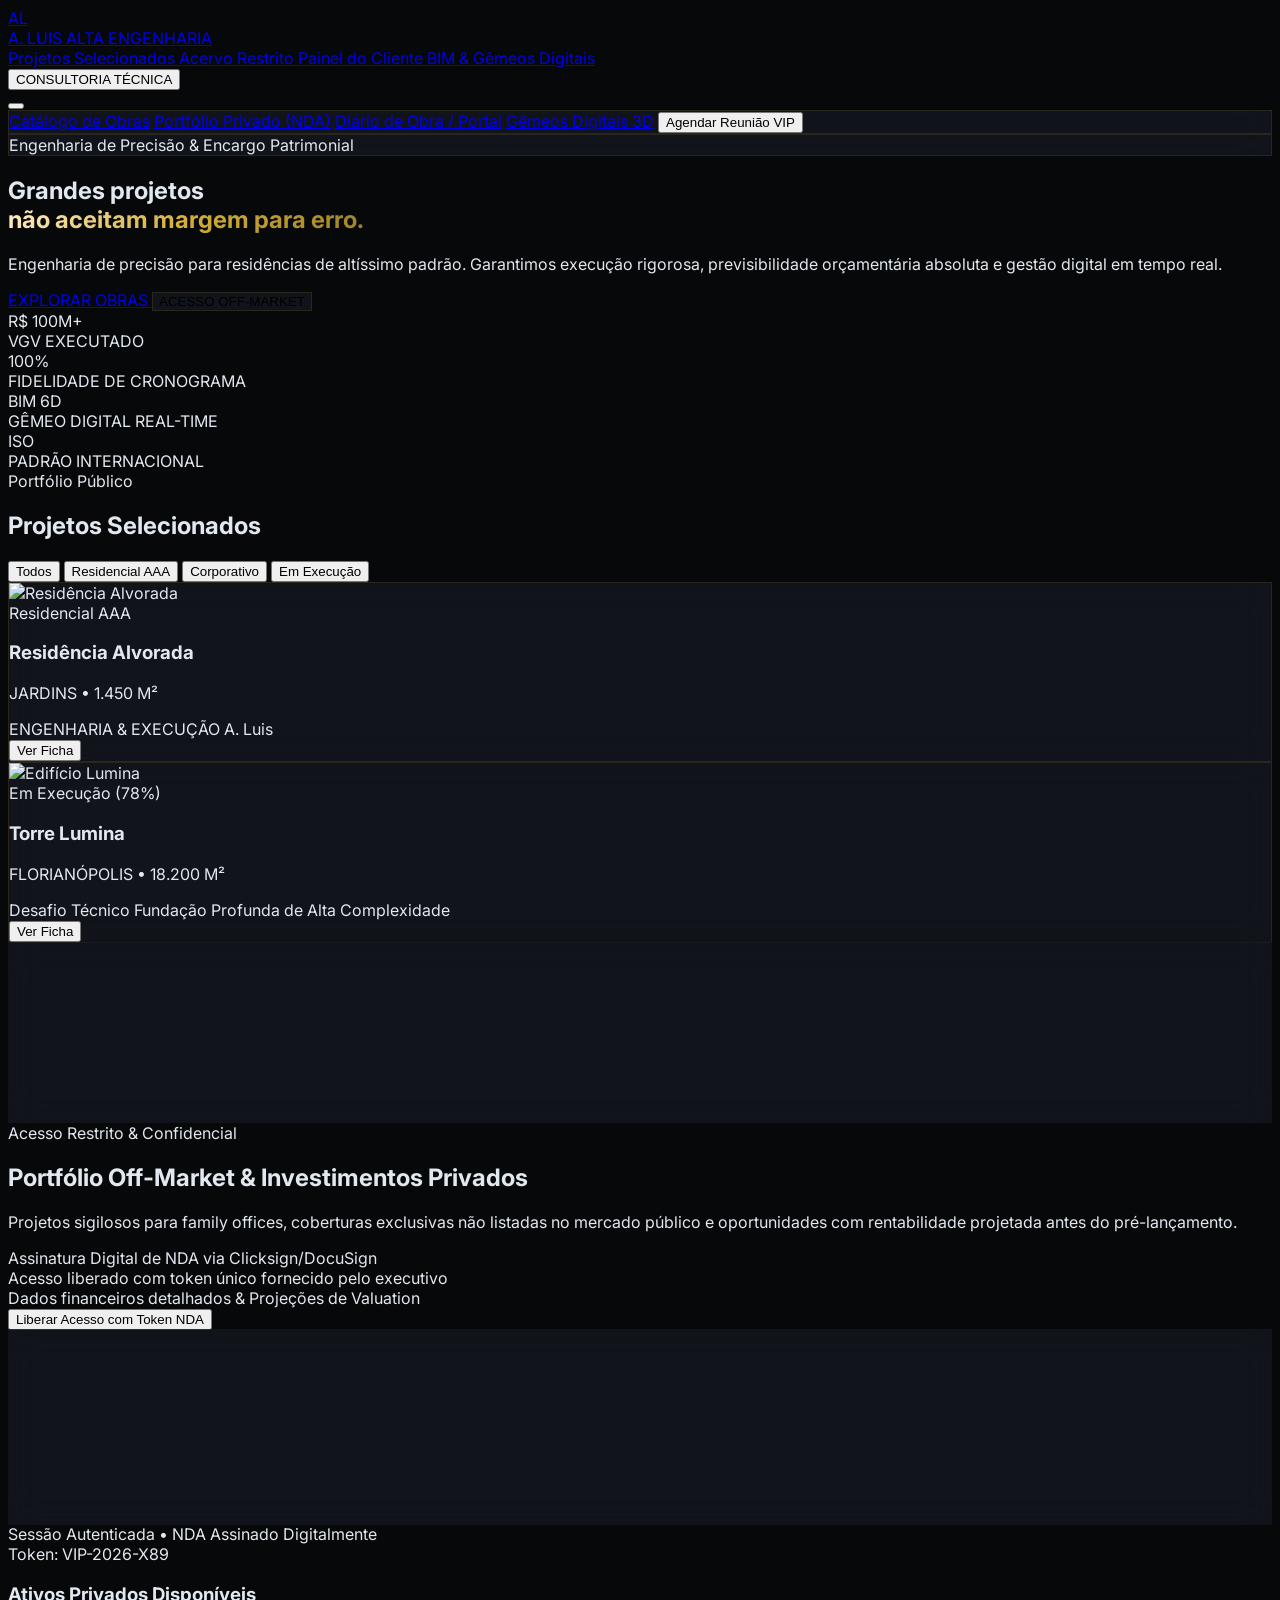
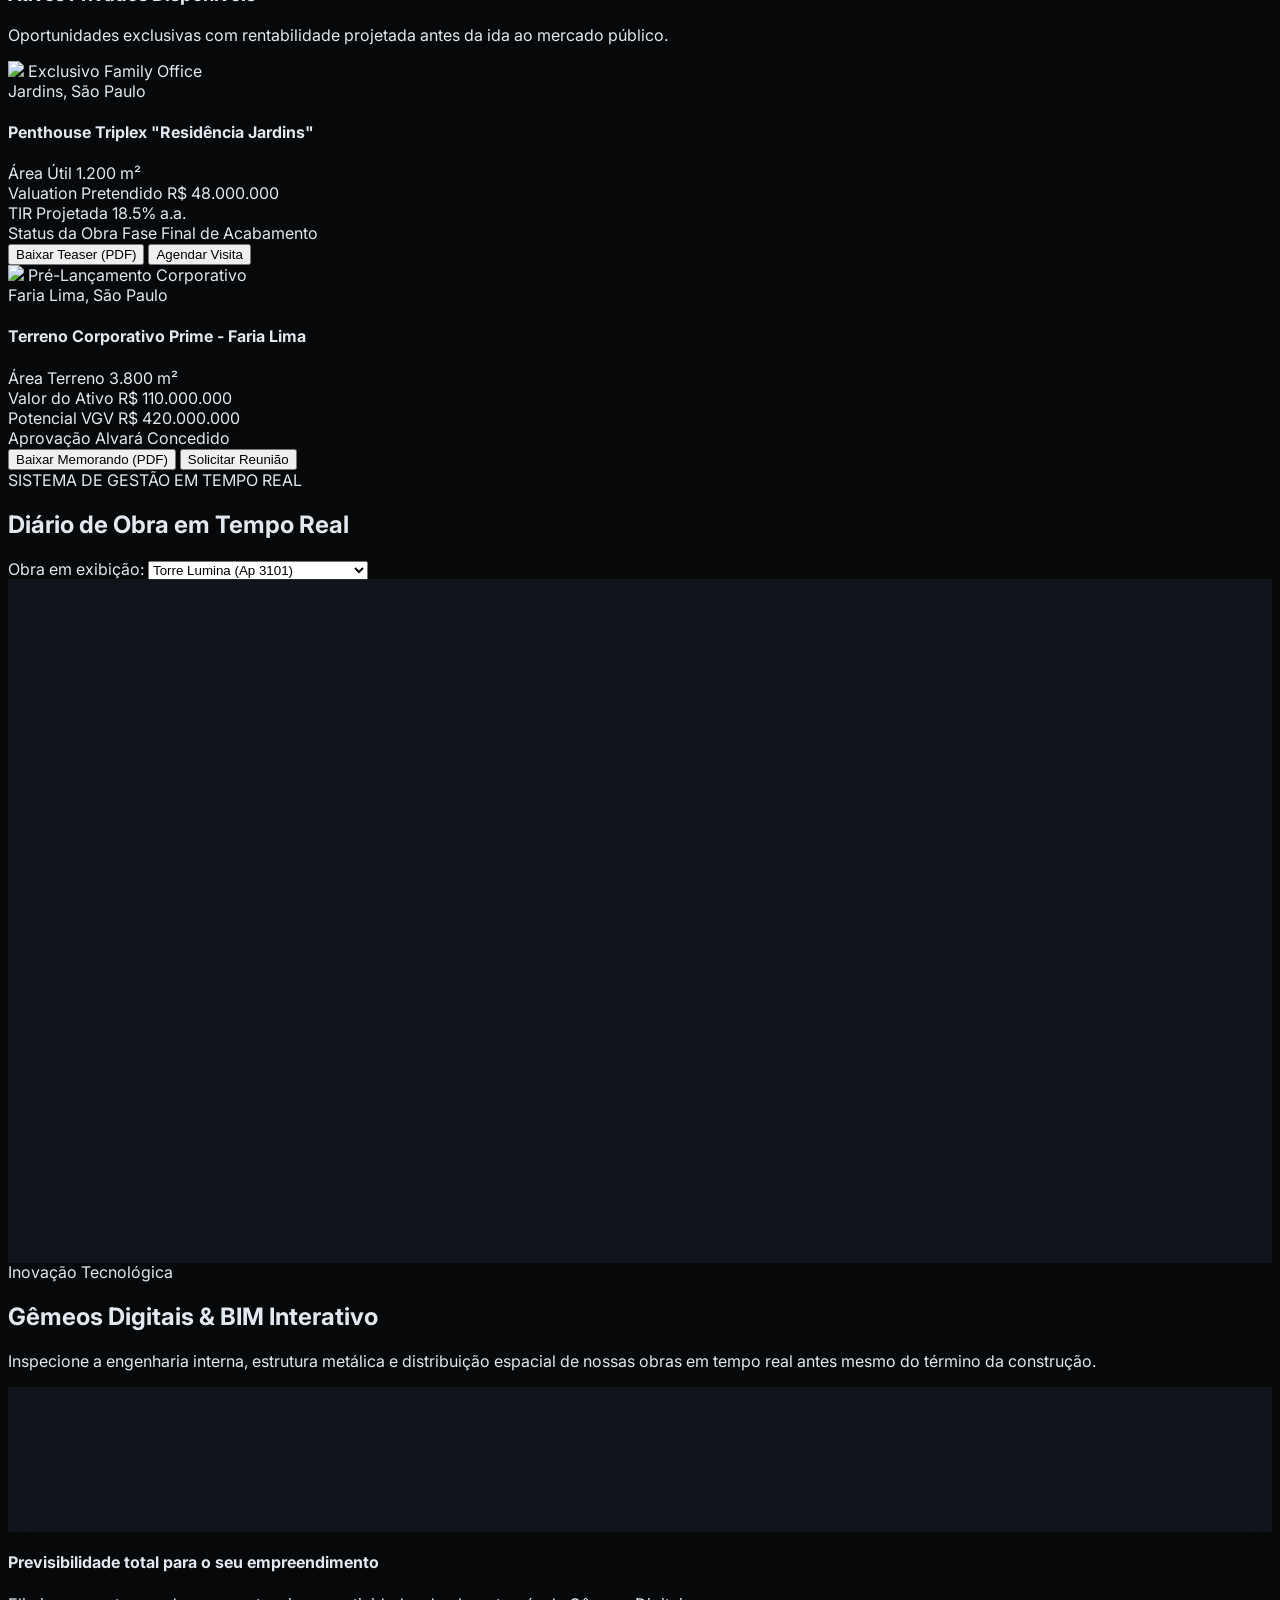
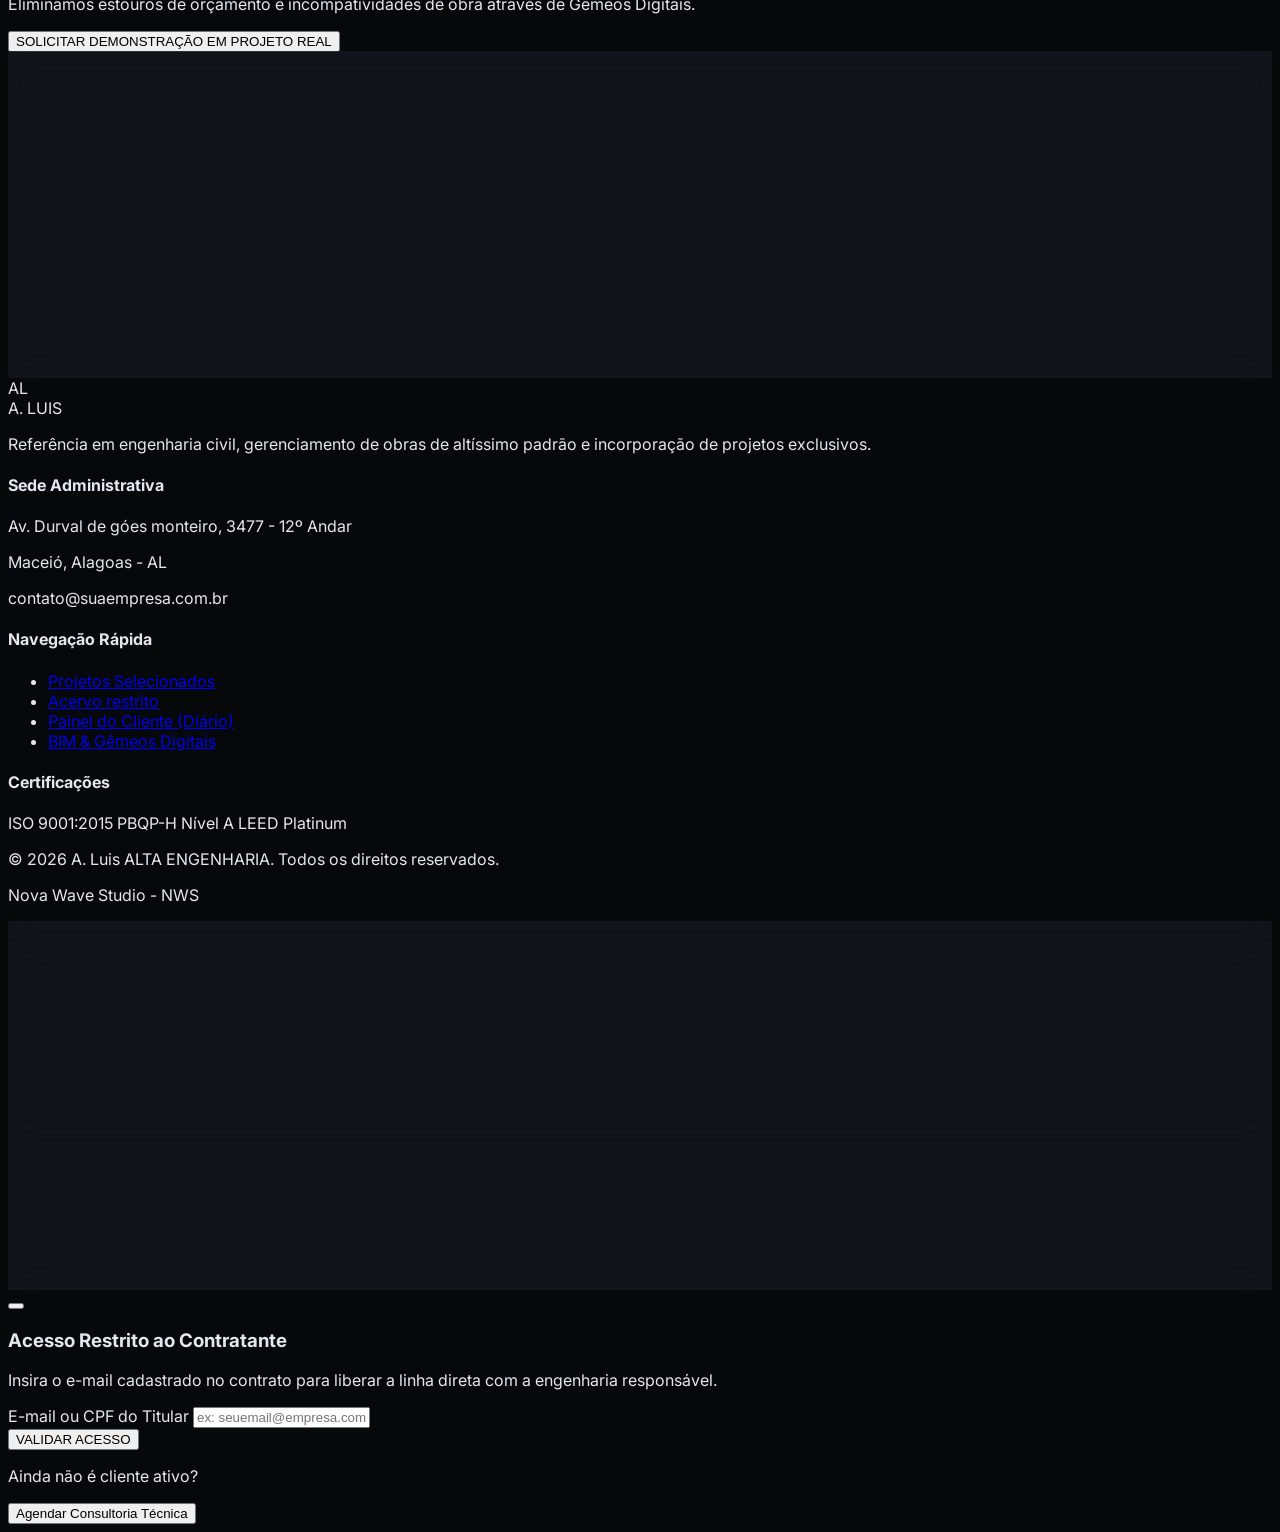
==== commit 5830ce70: "feat: projeto A. Luiz Alta Engenharia" ====
--- a/index.html
+++ b/index.html
@@ -3,7 +3,7 @@
 <head>
     <meta charset="UTF-8">
     <meta name="viewport" content="width=device-width, initial-scale=1.0">
-    <title>[A. LUIZ] | Engenharia & Imóveis de Alto Padrão</title>
+    <title>[A. LUIS] | Engenharia de Alto Padrão</title>
     
     <!-- Fonts -->
     <link rel="preconnect" href="https://fonts.googleapis.com">
@@ -60,7 +60,7 @@
                         <span class="font-cinzel text-brand-gold font-bold text-xl tracking-wider">AL</span>
                     </div>
                     <div class="flex flex-col">
-                        <span class="font-cinzel text-lg font-bold text-white tracking-[0.2em] leading-tight">A. LUÍZ</span>
+                        <span class="font-cinzel text-lg font-bold text-white tracking-[0.2em] leading-tight">A. LUIS</span>
                         <span class="text-[9px] uppercase tracking-[0.3em] text-brand-gold font-medium">ALTA ENGENHARIA</span>
                     </div>
                 </a>
@@ -199,7 +199,7 @@
                         <div class="mt-6 pt-6 border-t border-white/5 flex items-center justify-between text-xs text-neutral-300">
                             <div>
                                 <span class="block text-neutral-500 text-[10px] uppercase">ENGENHARIA & EXECUÇÃO</span>
-                                <span class="font-medium">A. Luiz</span>
+                                <span class="font-medium">A. Luis</span>
                             </div>
                             <button onclick="openProjectModal('alvorada')" class="flex items-center gap-1.5 text-brand-gold hover:text-white font-semibold transition-colors">
                                 <span>Ver Ficha</span>
@@ -488,7 +488,7 @@
 
                     <div>
                         <span class="text-[10px] uppercase text-neutral-400 tracking-wider">Engenheiro Responsável</span>
-                        <div class="text-lg font-semibold text-white mt-1">A. Luiz (CREA-AL)</div>
+                        <div class="text-lg font-semibold text-white mt-1">A. Luis (CREA-AL)</div>
                         <p class="text-xs text-brand-gold mt-1 cursor-pointer hover:underline flex items-center gap-1" onclick="openModal('modal-restrito')">
                         <i data-lucide="message-square" class="w-3 h-3"></i> Falar diretamente
                         </p>
@@ -707,7 +707,7 @@
             <div class="space-y-4">
                 <div class="flex items-center gap-2">
                     <div class="w-8 h-8 border border-brand-gold flex items-center justify-center font-cinzel text-brand-gold font-bold">AL</div>
-                    <span class="font-cinzel text-white font-bold text-lg tracking-widest">A. LUÍZ</span>
+                    <span class="font-cinzel text-white font-bold text-lg tracking-widest">A. LUIS</span>
                 </div>
                 <p class="leading-relaxed">
                     Referência em engenharia civil, gerenciamento de obras de altíssimo padrão e incorporação de projetos exclusivos.
@@ -742,7 +742,7 @@
         </div>
 
         <div class="max-w-7xl mx-auto px-4 sm:px-6 lg:px-8 mt-12 pt-8 border-t border-white/5 flex flex-col sm:flex-row items-center justify-between gap-4">
-            <p>© 2026 A. Luiz ALTA ENGENHARIA. Todos os direitos reservados.</p>
+            <p>© 2026 A. Luis ALTA ENGENHARIA. Todos os direitos reservados.</p>
             <p class="text-[10px]">Nova Wave Studio - NWS</p>
         </div>
     </footer>
@@ -771,7 +771,7 @@
             </div>
             
             <h3 class="font-serif text-2xl text-white mb-2">Termo de Confidencialidade (NDA)</h3>
-            <p class="text-xs text-neutral-400 mb-6">Ao avançar, você concorda em manter sigilo sobre as especificações técnicas, dados orçamentários e localizações dos projetos restritos da A. LUÍZ.</p>
+            <p class="text-xs text-neutral-400 mb-6">Ao avançar, você concorda em manter sigilo sobre as especificações técnicas, dados orçamentários e localizações dos projetos restritos da A. LUIS.</p>
 
             <form onsubmit="handleNdaSign(event)" class="space-y-4 text-left">
                 <div>
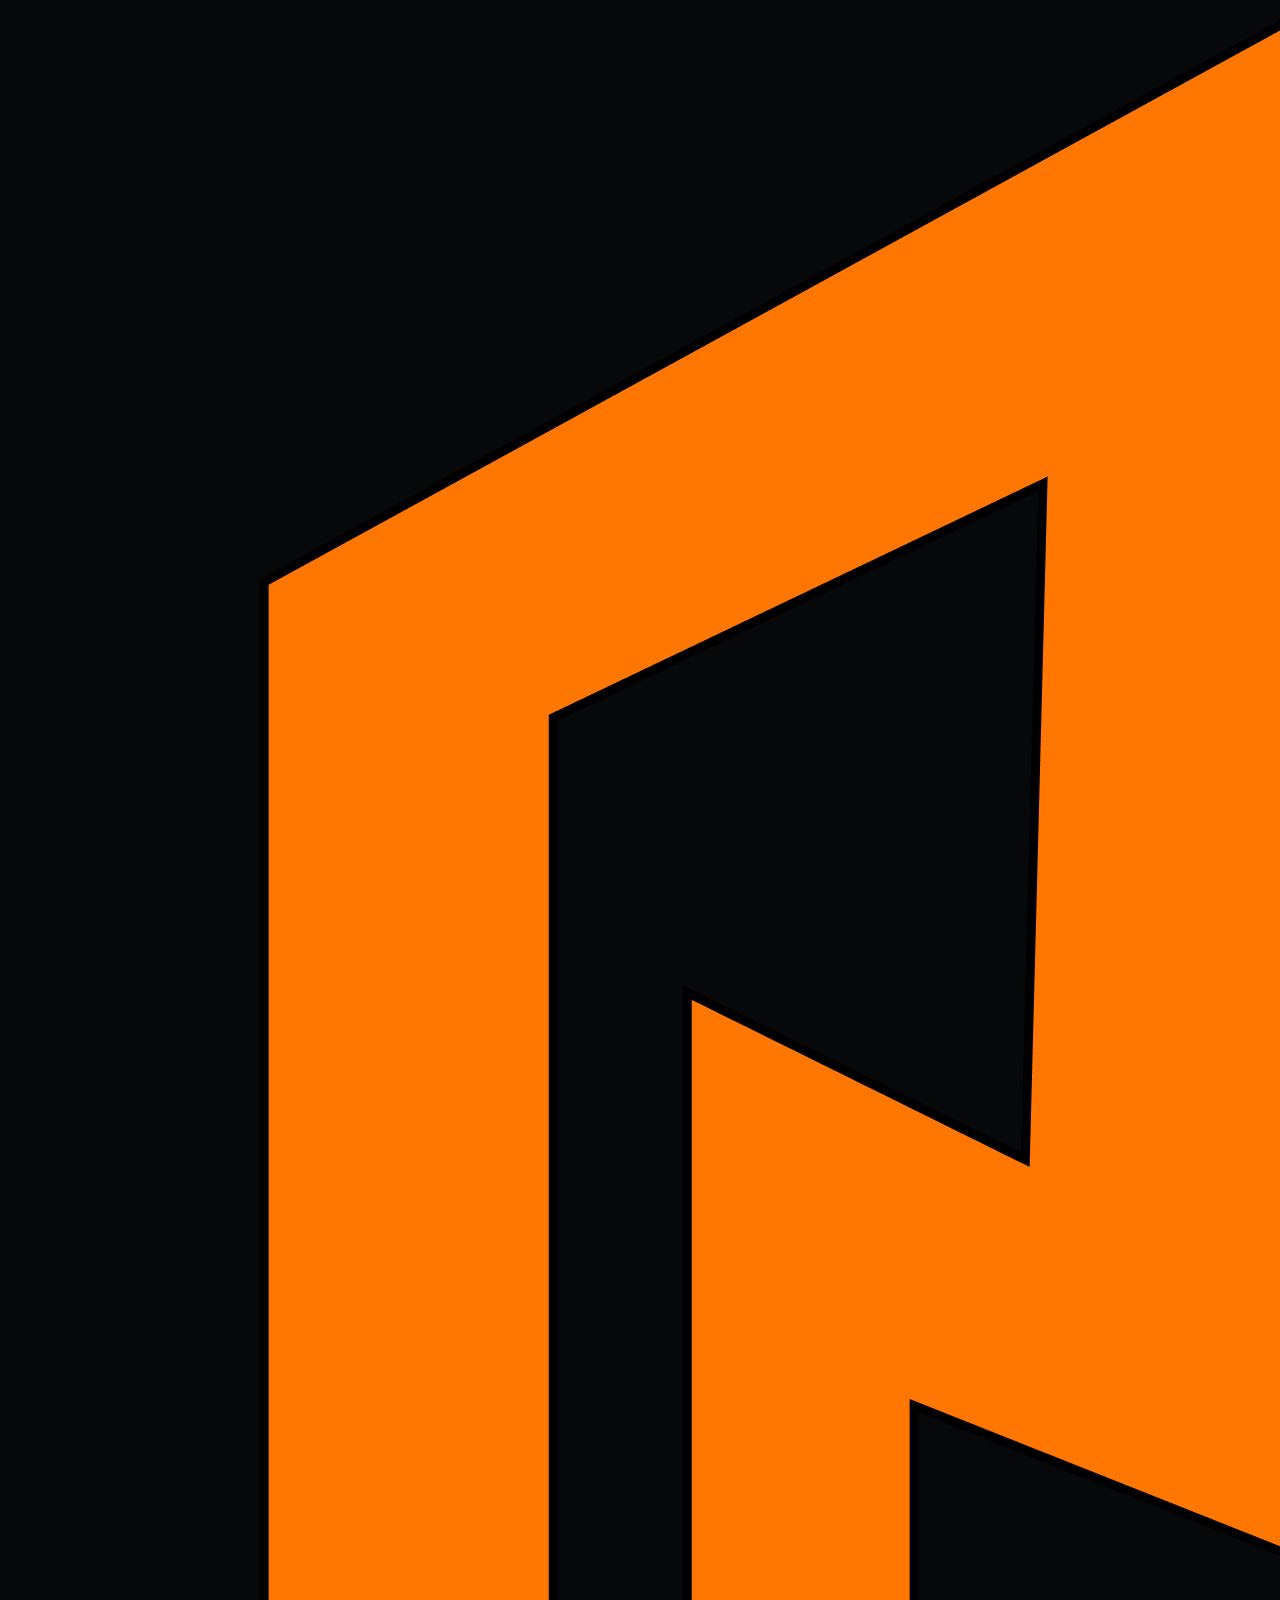
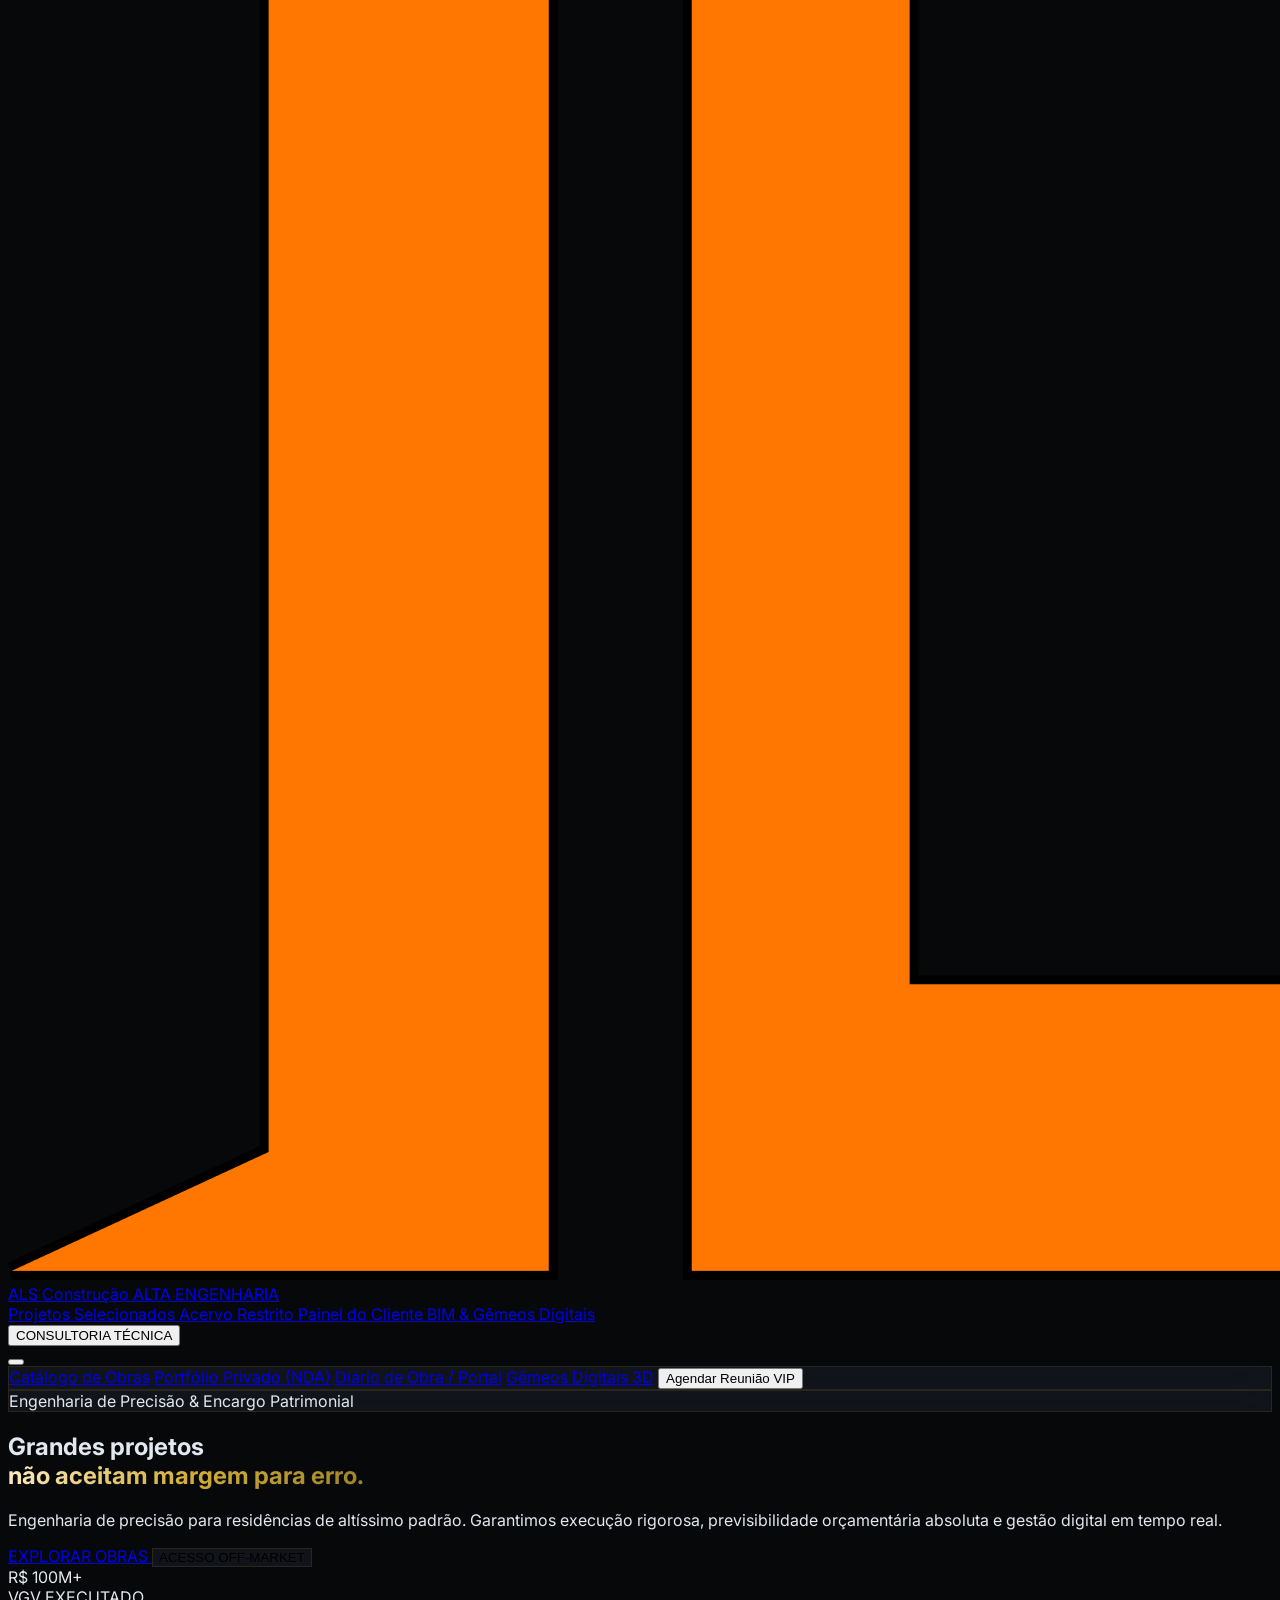
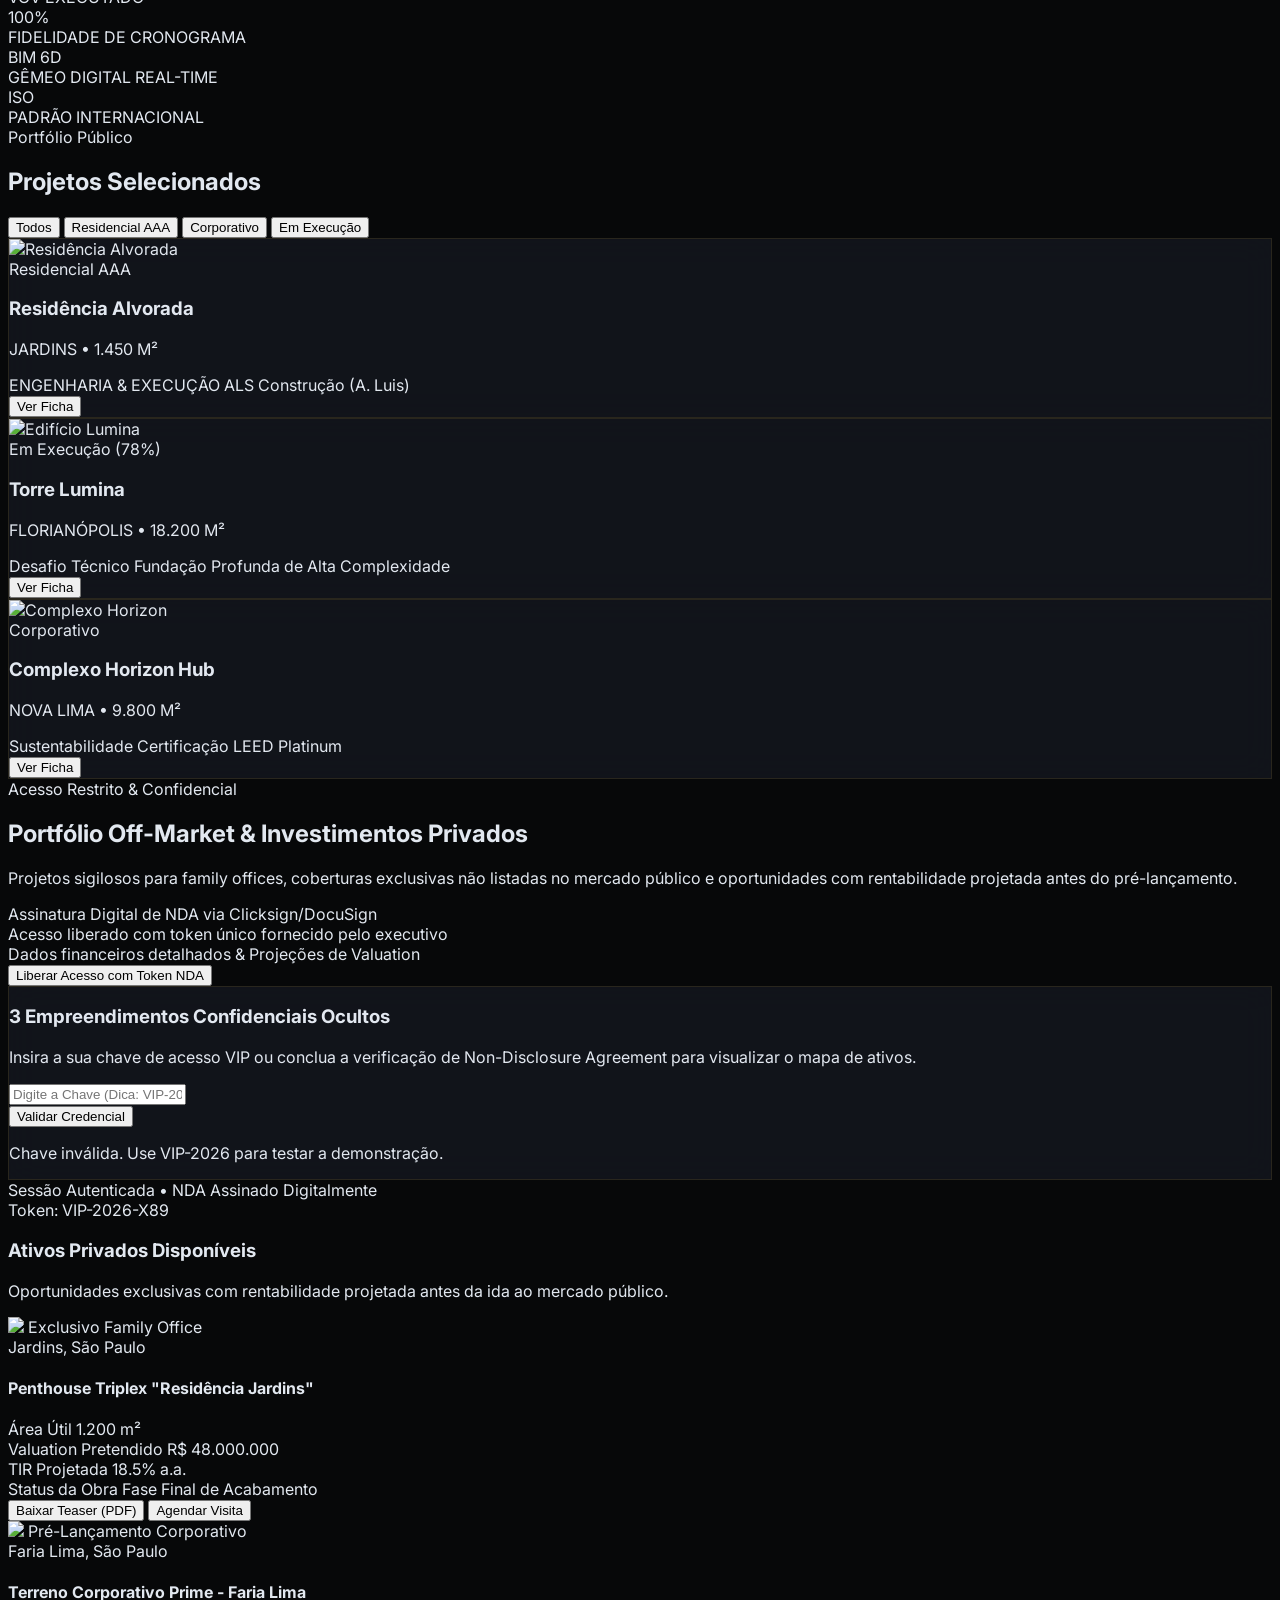
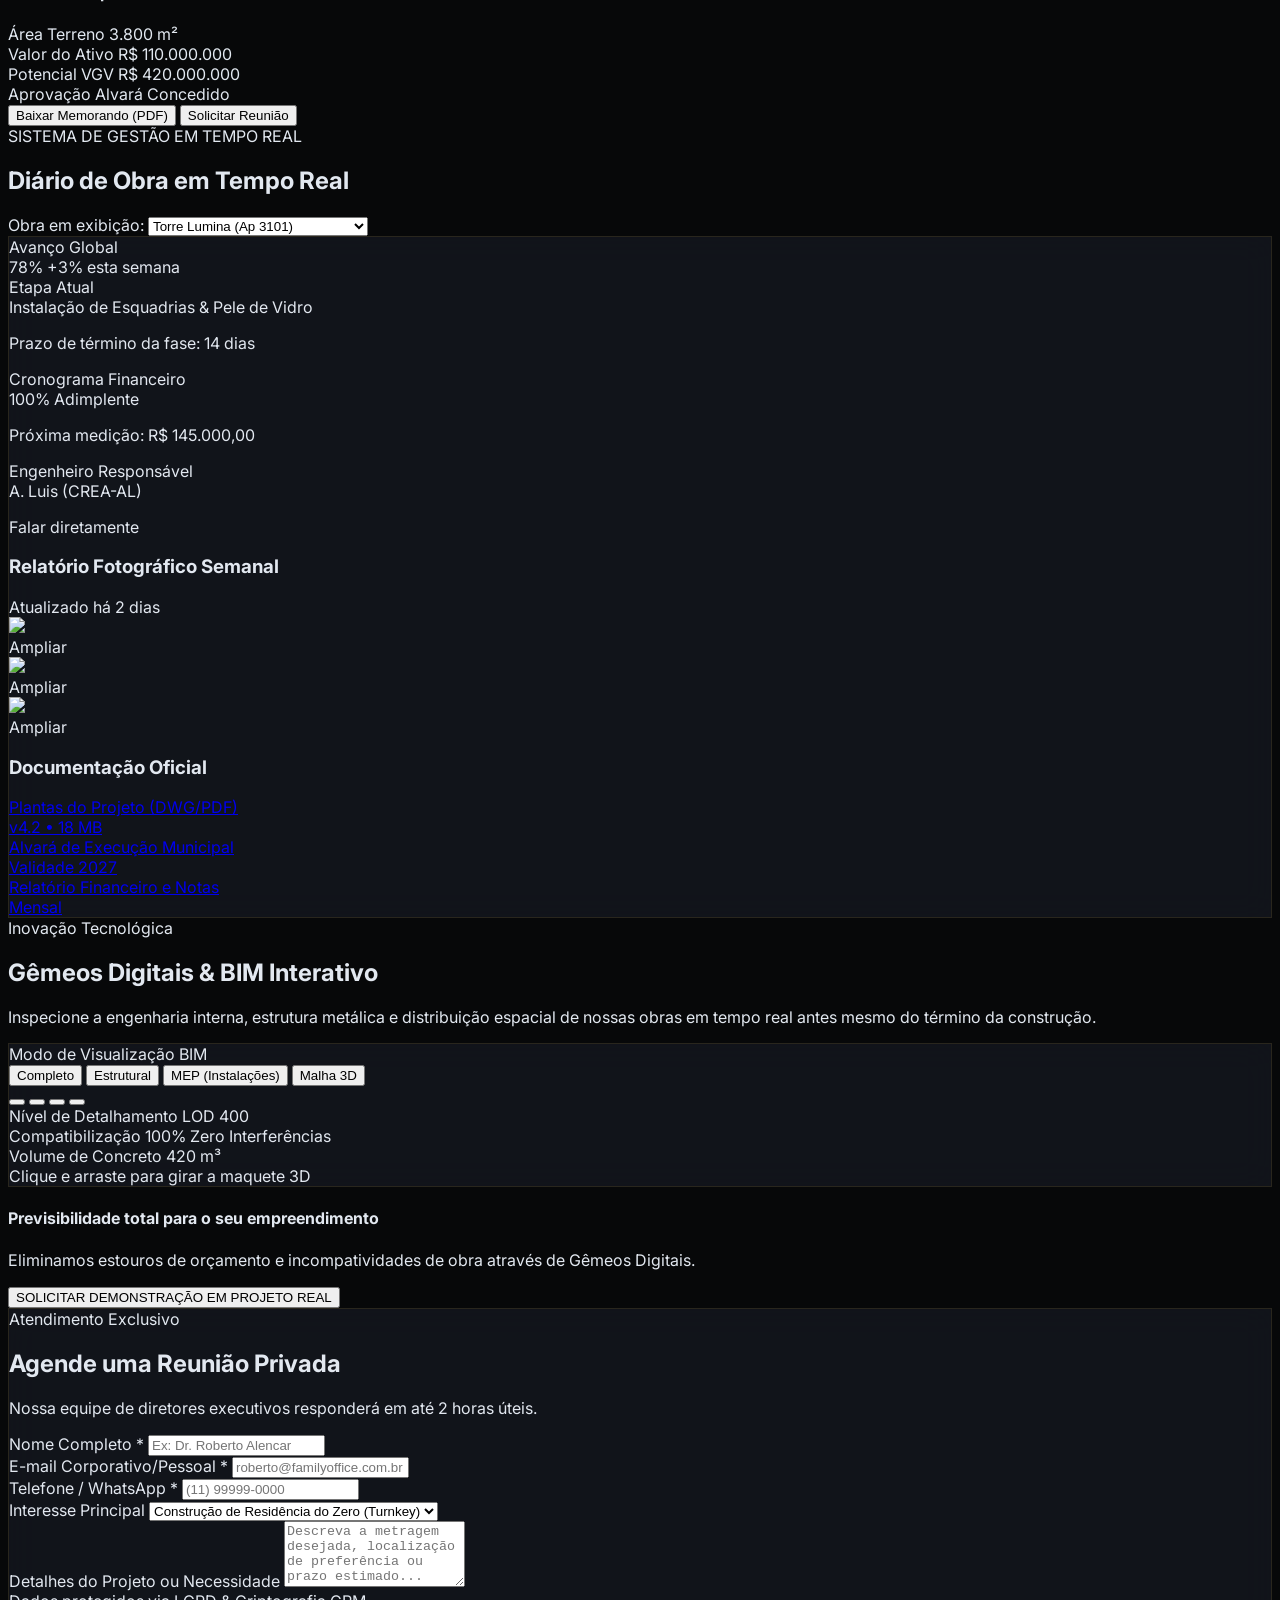
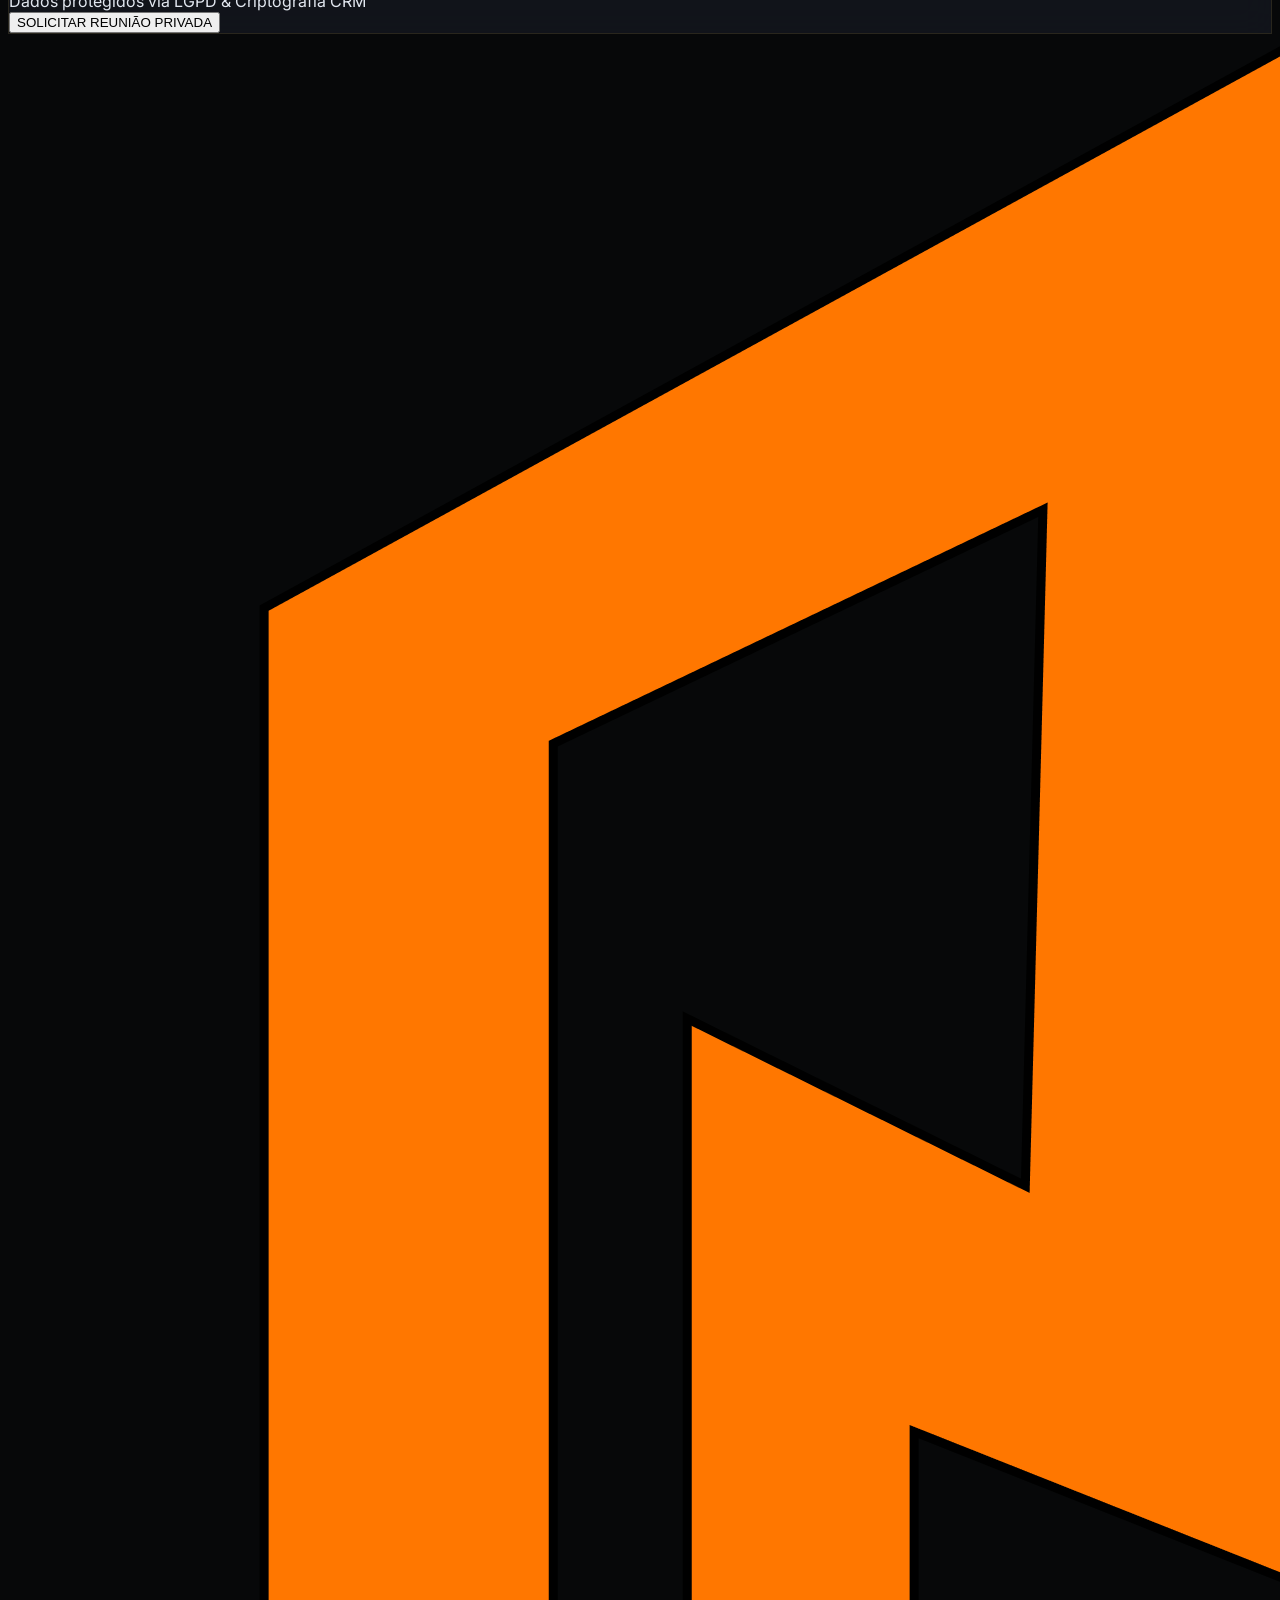
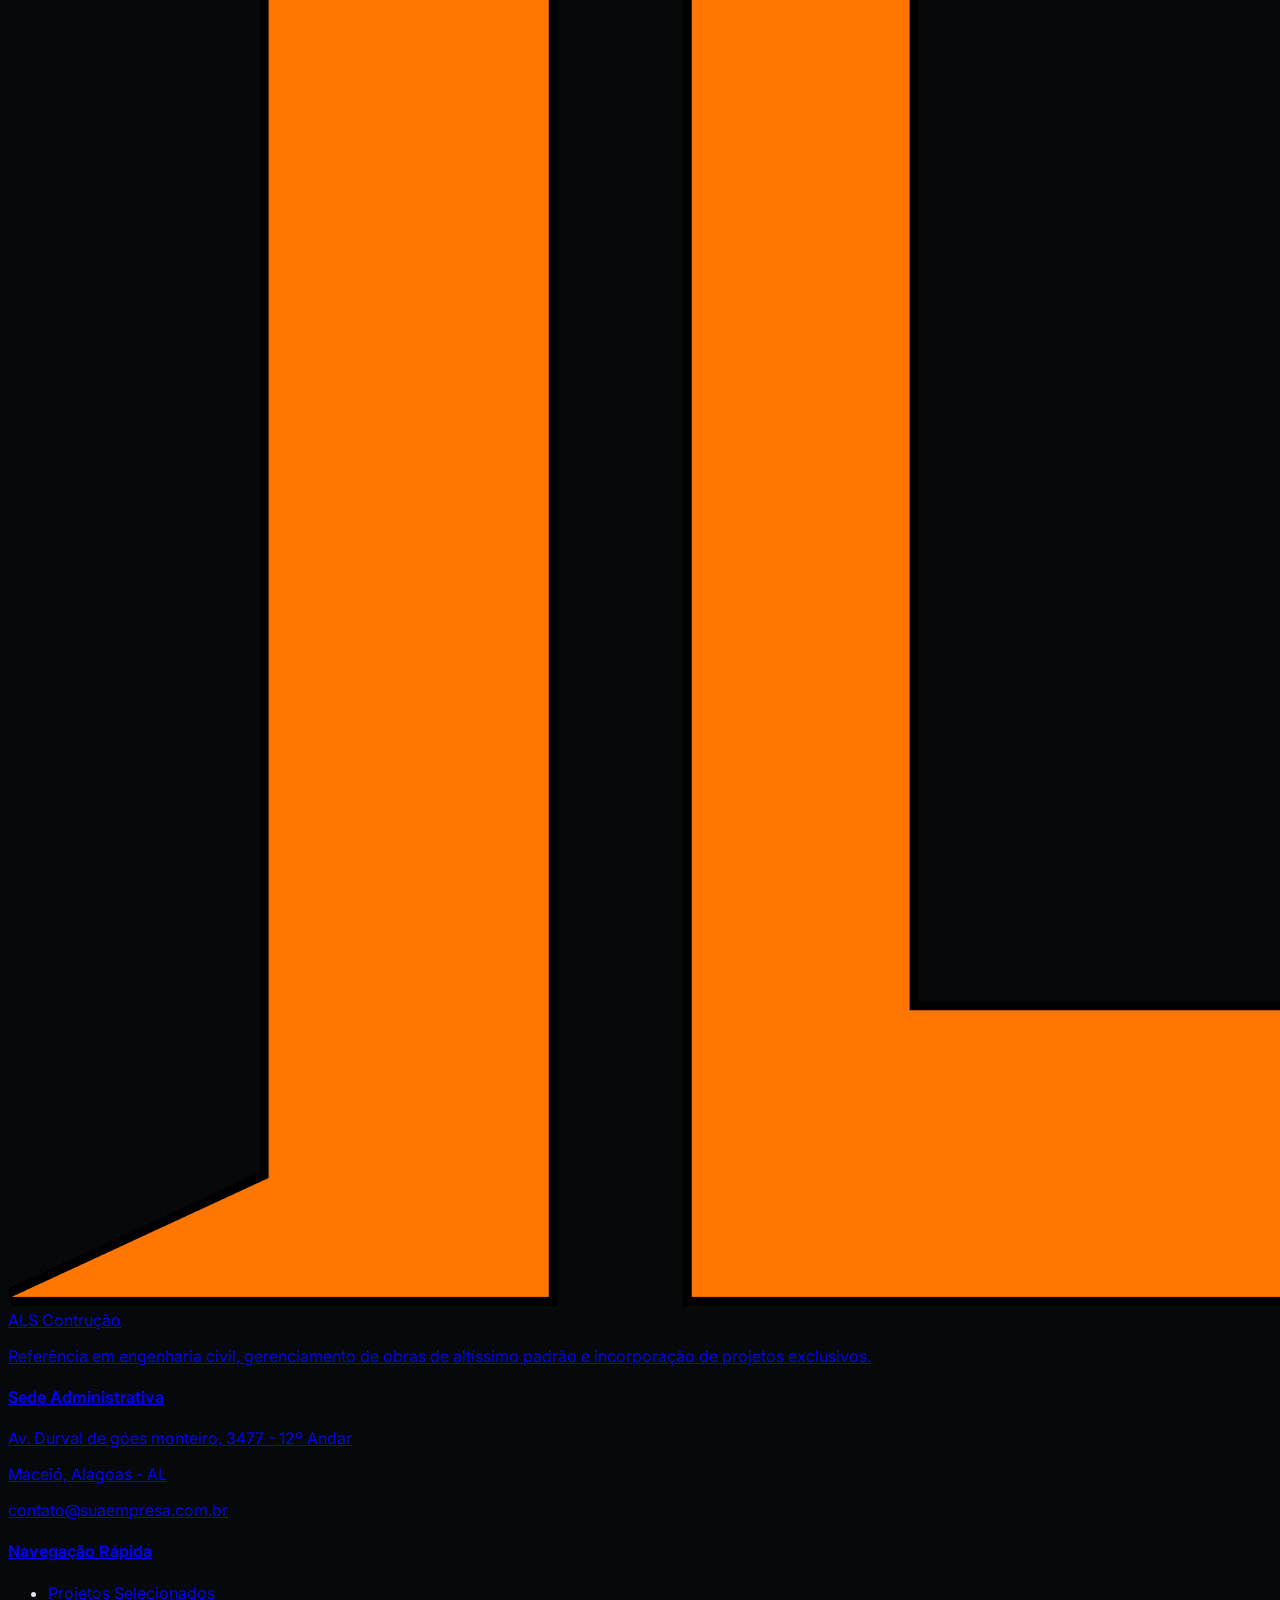
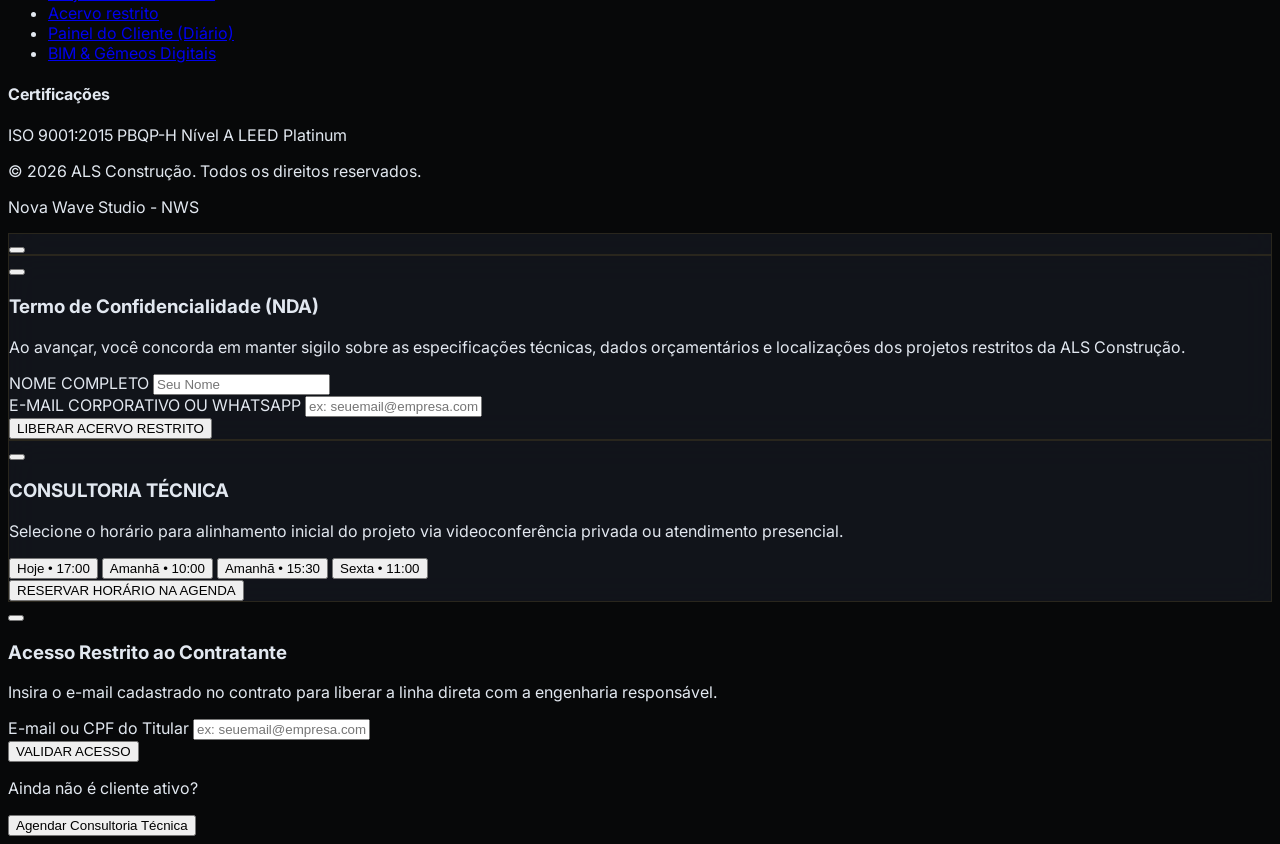
==== commit 64847528: "feat: projeto A. Luiz Alta Engenharia atualizado" ====
--- a/index.html
+++ b/index.html
@@ -3,7 +3,7 @@
 <head>
     <meta charset="UTF-8">
     <meta name="viewport" content="width=device-width, initial-scale=1.0">
-    <title>[A. LUIS] | Engenharia de Alto Padrão</title>
+    <title>ALS Construção| Engenharia de Alto Padrão</title>
     
     <!-- Fonts -->
     <link rel="preconnect" href="https://fonts.googleapis.com">
@@ -56,11 +56,12 @@
                 
                 <!-- Logo -->
                 <a href="#" class="flex items-center gap-3 group">
-                    <div class="w-10 h-10 border border-brand-gold/50 flex items-center justify-center rounded-sm bg-brand-obsidian group-hover:border-brand-gold transition-colors">
-                        <span class="font-cinzel text-brand-gold font-bold text-xl tracking-wider">AL</span>
-                    </div>
+                    <div class="w-10 h-10 border border-brand-gold/0 flex items-center justify-center rounded-sm bg-brand-obsidian group-hover:border-brand-gold transition-colors overflow-hidden p-1">
+                        <img src="src/img/logo.png" alt="ALS Logo" class="w-full h-full object-contain">
+                    </div>
+                    
                     <div class="flex flex-col">
-                        <span class="font-cinzel text-lg font-bold text-white tracking-[0.2em] leading-tight">A. LUIS</span>
+                        <span class="font-cinzel text-lg font-bold text-white tracking-[0.2em] leading-tight">ALS Construção</span>
                         <span class="text-[9px] uppercase tracking-[0.3em] text-brand-gold font-medium">ALTA ENGENHARIA</span>
                     </div>
                 </a>
@@ -199,7 +200,7 @@
                         <div class="mt-6 pt-6 border-t border-white/5 flex items-center justify-between text-xs text-neutral-300">
                             <div>
                                 <span class="block text-neutral-500 text-[10px] uppercase">ENGENHARIA & EXECUÇÃO</span>
-                                <span class="font-medium">A. Luis</span>
+                                <span class="font-medium">ALS Construção (A. Luis)</span>
                             </div>
                             <button onclick="openProjectModal('alvorada')" class="flex items-center gap-1.5 text-brand-gold hover:text-white font-semibold transition-colors">
                                 <span>Ver Ficha</span>
@@ -701,13 +702,16 @@
         </div>
     </section>
 
-    <!-- Footer -->
+   <!-- Footer -->
     <footer class="bg-brand-black border-t border-white/10 py-16 text-xs text-neutral-500">
         <div class="max-w-7xl mx-auto px-4 sm:px-6 lg:px-8 grid grid-cols-1 md:grid-cols-4 gap-10">
             <div class="space-y-4">
                 <div class="flex items-center gap-2">
-                    <div class="w-8 h-8 border border-brand-gold flex items-center justify-center font-cinzel text-brand-gold font-bold">AL</div>
-                    <span class="font-cinzel text-white font-bold text-lg tracking-widest">A. LUIS</span>
+                    <a href="#" class="flex items-center gap-3 group">
+                    <div class="w-10 h-10 border border-brand-gold/0 flex items-center justify-center rounded-sm bg-brand-obsidian group-hover:border-brand-gold transition-colors overflow-hidden p-1">
+                        <img src="src/img/logo.png" alt="ALS Logo" class="w-full h-full object-contain">
+                    </div>
+                    <span class="font-cinzel text-white font-bold text-lg tracking-widest">ALS Contrução</span>
                 </div>
                 <p class="leading-relaxed">
                     Referência em engenharia civil, gerenciamento de obras de altíssimo padrão e incorporação de projetos exclusivos.
@@ -742,7 +746,7 @@
         </div>
 
         <div class="max-w-7xl mx-auto px-4 sm:px-6 lg:px-8 mt-12 pt-8 border-t border-white/5 flex flex-col sm:flex-row items-center justify-between gap-4">
-            <p>© 2026 A. Luis ALTA ENGENHARIA. Todos os direitos reservados.</p>
+            <p>© 2026 ALS Construção. Todos os direitos reservados.</p>
             <p class="text-[10px]">Nova Wave Studio - NWS</p>
         </div>
     </footer>
@@ -771,7 +775,7 @@
             </div>
             
             <h3 class="font-serif text-2xl text-white mb-2">Termo de Confidencialidade (NDA)</h3>
-            <p class="text-xs text-neutral-400 mb-6">Ao avançar, você concorda em manter sigilo sobre as especificações técnicas, dados orçamentários e localizações dos projetos restritos da A. LUIS.</p>
+            <p class="text-xs text-neutral-400 mb-6">Ao avançar, você concorda em manter sigilo sobre as especificações técnicas, dados orçamentários e localizações dos projetos restritos da ALS Construção.</p>
 
             <form onsubmit="handleNdaSign(event)" class="space-y-4 text-left">
                 <div>
